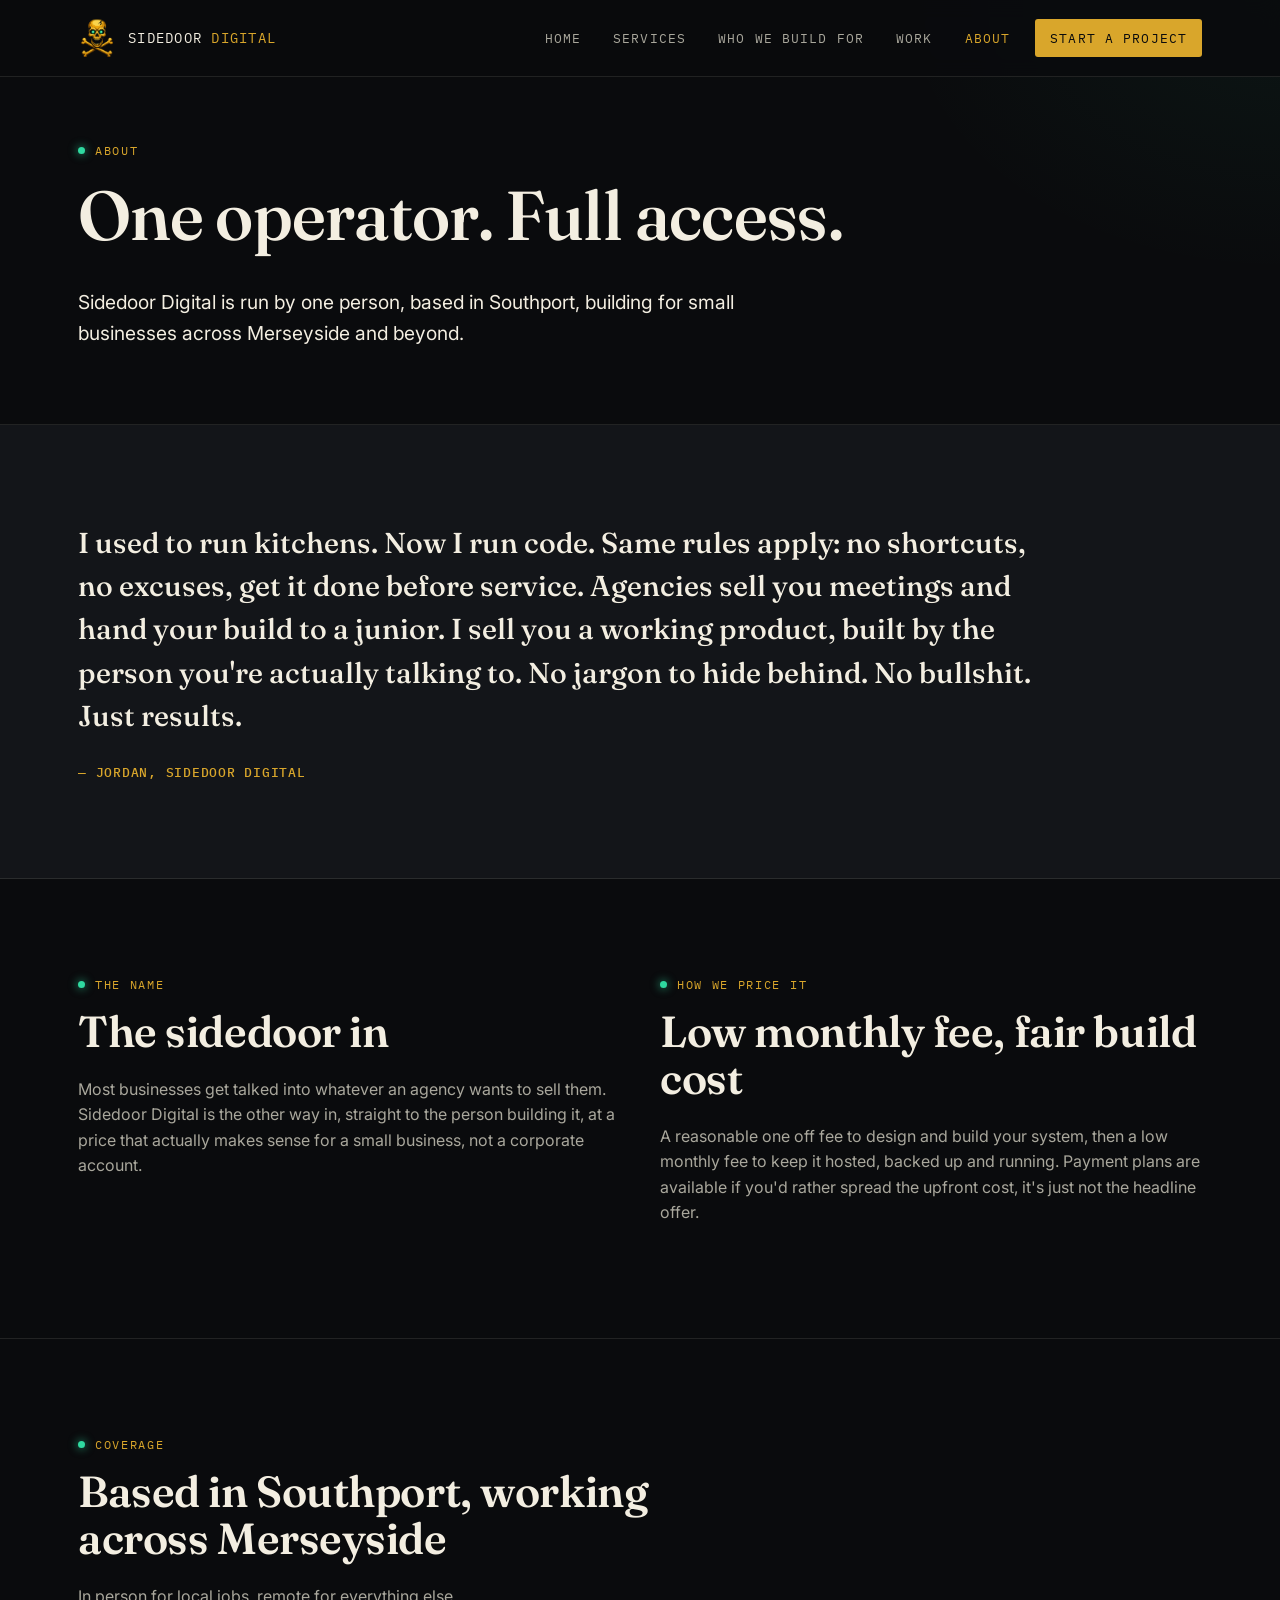
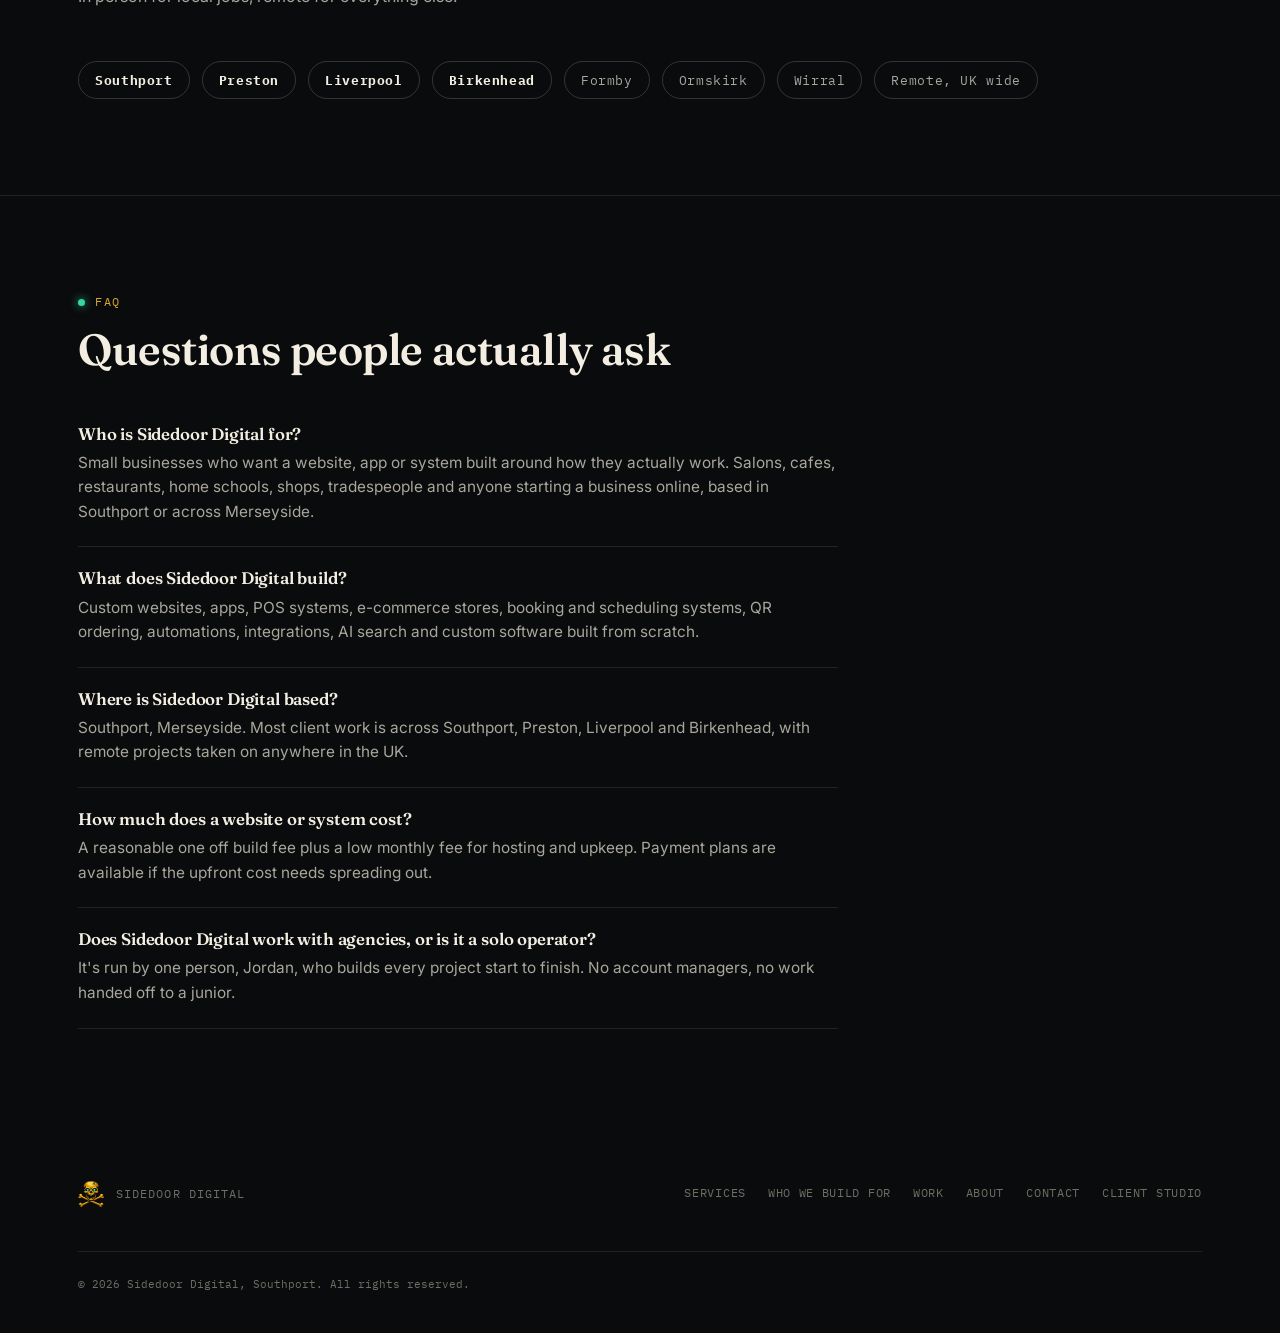
==== about.html @ 3f242bbf "Init" ====
<!DOCTYPE html>
<html lang="en-GB">
<head>
<meta charset="UTF-8">
<meta name="viewport" content="width=device-width, initial-scale=1.0">
<title>About Sidedoor Digital — Southport Website & Software Builder</title>
<meta name="description" content="Sidedoor Digital is a one person digital build studio based in Southport, run by Jordan. Custom websites, apps and software for small businesses across Southport, Preston, Liverpool and Birkenhead.">
<link rel="canonical" href="https://getsidedoor.co.uk/about.html">
<link rel="icon" href="assets/skull.png">
<meta property="og:title" content="About — Sidedoor Digital">
<meta property="og:description" content="One person digital build studio, based in Southport, working across Merseyside.">
<meta property="og:image" content="https://getsidedoor.co.uk/assets/skull.png">
<meta property="og:url" content="https://getsidedoor.co.uk/about.html">

<link rel="preconnect" href="https://fonts.googleapis.com">
<link rel="preconnect" href="https://fonts.gstatic.com" crossorigin>
<link href="https://fonts.googleapis.com/css2?family=Fraunces:opsz,wght@9..144,500;9..144,560;9..144,650&family=Inter:wght@400;500;600&family=IBM+Plex+Mono:wght@400;500&display=swap" rel="stylesheet">
<link rel="stylesheet" href="assets/style.css">

<script type="application/ld+json">
{
  "@context": "https://schema.org",
  "@type": "FAQPage",
  "mainEntity": [
    {
      "@type": "Question",
      "name": "Who is Sidedoor Digital for?",
      "acceptedAnswer": { "@type": "Answer", "text": "Small businesses who want a website, app or system built around how they actually work. Salons, cafes, restaurants, home schools, shops, tradespeople and anyone starting a business online, based in Southport or across Merseyside." }
    },
    {
      "@type": "Question",
      "name": "What does Sidedoor Digital build?",
      "acceptedAnswer": { "@type": "Answer", "text": "Custom websites, apps, POS systems, e-commerce stores, booking and scheduling systems, QR ordering, automations, integrations, AI search and custom software built from scratch." }
    },
    {
      "@type": "Question",
      "name": "Where is Sidedoor Digital based?",
      "acceptedAnswer": { "@type": "Answer", "text": "Southport, Merseyside. Most client work is across Southport, Preston, Liverpool and Birkenhead, with remote projects taken on anywhere in the UK." }
    },
    {
      "@type": "Question",
      "name": "How much does a website or system cost?",
      "acceptedAnswer": { "@type": "Answer", "text": "A reasonable one off build fee plus a low monthly fee for hosting and upkeep. Payment plans are available if the upfront cost needs spreading out." }
    },
    {
      "@type": "Question",
      "name": "Does Sidedoor Digital work with agencies or is it a solo operator?",
      "acceptedAnswer": { "@type": "Answer", "text": "Sidedoor Digital is run by one person, Jordan, who builds every project start to finish. No account managers and no work handed off to a junior." }
    }
  ]
}
</script>
</head>
<body>

<header class="site-header">
  <div class="wrap">
    <a class="brand" href="index.html">
      <img src="assets/skull.png" alt="Sidedoor Digital skull and crossbones mark">
      <span class="brand-name">SIDEDOOR <span>DIGITAL</span></span>
    </a>
    <nav class="main-nav">
      <a href="index.html">HOME</a>
      <a href="services.html">SERVICES</a>
      <a href="industries.html">WHO WE BUILD FOR</a>
      <a href="work.html">WORK</a>
      <a href="about.html" class="active">ABOUT</a>
      <a href="contact.html" class="cta-link">START A PROJECT</a>
    </nav>
  </div>
</header>

<section class="page-hero">
  <div class="wrap">
    <p class="eyebrow">About</p>
    <h1>One operator. Full access.</h1>
    <p class="lede">Sidedoor Digital is run by one person, based in Southport, building for small businesses across Merseyside and beyond.</p>
  </div>
</section>

<section class="manifesto">
  <div class="wrap">
    <blockquote>
      I used to run kitchens. Now I run code. Same rules apply: no shortcuts, no excuses, get it done before service. Agencies sell you meetings and hand your build to a junior. I sell you a working product, built by the person you're actually talking to. No jargon to hide behind. No bullshit. Just results.
      <cite>— Jordan, Sidedoor Digital</cite>
    </blockquote>
  </div>
</section>

<section>
  <div class="wrap">
    <div class="grid grid-2" style="gap:40px;">
      <div>
        <p class="eyebrow">The name</p>
        <h2>The sidedoor in</h2>
        <p>Most businesses get talked into whatever an agency wants to sell them. Sidedoor Digital is the other way in, straight to the person building it, at a price that actually makes sense for a small business, not a corporate account.</p>
      </div>
      <div>
        <p class="eyebrow">How we price it</p>
        <h2>Low monthly fee, fair build cost</h2>
        <p>A reasonable one off fee to design and build your system, then a low monthly fee to keep it hosted, backed up and running. Payment plans are available if you'd rather spread the upfront cost, it's just not the headline offer.</p>
      </div>
    </div>
  </div>
</section>

<section>
  <div class="wrap">
    <div class="section-head">
      <p class="eyebrow">Coverage</p>
      <h2>Based in Southport, working across Merseyside</h2>
      <p>In person for local jobs, remote for everything else.</p>
    </div>
    <div class="coverage">
      <span><strong>Southport</strong></span>
      <span><strong>Preston</strong></span>
      <span><strong>Liverpool</strong></span>
      <span><strong>Birkenhead</strong></span>
      <span>Formby</span>
      <span>Ormskirk</span>
      <span>Wirral</span>
      <span>Remote, UK wide</span>
    </div>
  </div>
</section>

<section>
  <div class="wrap">
    <div class="section-head">
      <p class="eyebrow">FAQ</p>
      <h2>Questions people actually ask</h2>
    </div>
    <div style="max-width:760px;">
      <div class="faq-item">
        <h3>Who is Sidedoor Digital for?</h3>
        <p>Small businesses who want a website, app or system built around how they actually work. Salons, cafes, restaurants, home schools, shops, tradespeople and anyone starting a business online, based in Southport or across Merseyside.</p>
      </div>
      <div class="faq-item">
        <h3>What does Sidedoor Digital build?</h3>
        <p>Custom websites, apps, POS systems, e-commerce stores, booking and scheduling systems, QR ordering, automations, integrations, AI search and custom software built from scratch.</p>
      </div>
      <div class="faq-item">
        <h3>Where is Sidedoor Digital based?</h3>
        <p>Southport, Merseyside. Most client work is across Southport, Preston, Liverpool and Birkenhead, with remote projects taken on anywhere in the UK.</p>
      </div>
      <div class="faq-item">
        <h3>How much does a website or system cost?</h3>
        <p>A reasonable one off build fee plus a low monthly fee for hosting and upkeep. Payment plans are available if the upfront cost needs spreading out.</p>
      </div>
      <div class="faq-item">
        <h3>Does Sidedoor Digital work with agencies, or is it a solo operator?</h3>
        <p>It's run by one person, Jordan, who builds every project start to finish. No account managers, no work handed off to a junior.</p>
      </div>
    </div>
  </div>
</section>

<footer>
  <div class="wrap">
    <a class="foot-brand" href="index.html">
      <img src="assets/skull.png" alt="Sidedoor Digital">
      <span>Sidedoor Digital</span>
    </a>
    <div class="foot-links">
      <a href="services.html">Services</a>
      <a href="industries.html">Who we build for</a>
      <a href="work.html">Work</a>
      <a href="about.html">About</a>
      <a href="contact.html">Contact</a>
      <a href="https://studio.getsidedoor.co.uk" target="_blank" rel="noopener">Client studio</a>
    </div>
    <div class="foot-legal">© 2026 Sidedoor Digital, Southport. All rights reserved.</div>
  </div>
</footer>

</body>
</html>
---- assets/style.css ----
/* ================================================================
   SIDEDOOR DIGITAL — shared stylesheet
   Tokens: ink / gold / bone / seal (emerald). Display: Fraunces.
   Body: Inter. Utility/label: IBM Plex Mono.
   ================================================================ */

:root{
  --ink:        #0a0b0d;
  --ink-raised: #131519;
  --ink-line:   #1d2026;
  --gold:       #d9a62b;
  --gold-soft:  #f0c766;
  --gold-deep:  #a9761c;
  --bone:       #f3eee1;
  --bone-dim:   #a9a79c;
  --bone-faint: #6f6d64;
  --seal:       #2fd9a0;
  --seal-dim:   #1c8a63;
  --line:       rgba(243,238,225,0.10);
  --line-strong:rgba(243,238,225,0.18);

  --font-display: "Fraunces", "Iowan Old Style", Georgia, serif;
  --font-body:    "Inter", -apple-system, "Segoe UI", sans-serif;
  --font-mono:    "IBM Plex Mono", ui-monospace, SFMono-Regular, monospace;

  --wrap: 1180px;
  --radius: 3px;
}

*, *::before, *::after{ box-sizing:border-box; }
html{ scroll-behavior:smooth; }
@media (prefers-reduced-motion: reduce){
  html{ scroll-behavior:auto; }
  *, *::before, *::after{ animation-duration:0.001ms !important; animation-iteration-count:1 !important; transition-duration:0.001ms !important; }
}

body{
  margin:0;
  background:var(--ink);
  color:var(--bone);
  font-family:var(--font-body);
  font-size:16px;
  line-height:1.6;
  -webkit-font-smoothing:antialiased;
}

img{ max-width:100%; display:block; }
a{ color:inherit; text-decoration:none; }

::selection{ background:var(--gold); color:var(--ink); }

:focus-visible{
  outline:2px solid var(--seal);
  outline-offset:3px;
}

.wrap{ max-width:var(--wrap); margin:0 auto; padding:0 28px; }

/* ---------- background texture ---------- */
body{
  background-image:
    radial-gradient(ellipse 900px 500px at 12% -10%, rgba(217,166,43,0.10), transparent 60%),
    radial-gradient(ellipse 700px 500px at 100% 0%, rgba(47,217,160,0.05), transparent 55%);
  background-repeat:no-repeat;
}

/* ---------- eyebrow / labels ---------- */
.eyebrow{
  font-family:var(--font-mono);
  font-size:12px;
  letter-spacing:0.14em;
  text-transform:uppercase;
  color:var(--gold);
  display:flex;
  align-items:center;
  gap:10px;
  margin:0 0 14px;
}
.eyebrow::before{
  content:"";
  width:7px; height:7px; border-radius:50%;
  background:var(--seal);
  box-shadow:0 0 8px 1px rgba(47,217,160,0.55);
  flex:none;
}

/* ---------- the seal (signature mark) ---------- */
.seal{
  display:inline-flex;
  align-items:center;
  justify-content:center;
  width:20px; height:20px;
  border-radius:50%;
  border:1px solid var(--line-strong);
  position:relative;
  flex:none;
}
.seal::after{
  content:"";
  width:6px; height:6px;
  border-radius:50%;
  background:var(--seal);
  box-shadow:0 0 6px 1px rgba(47,217,160,0.6);
}
.seal-row{ display:flex; align-items:center; gap:8px; }

/* ---------- headings ---------- */
h1,h2,h3,h4{
  font-family:var(--font-display);
  font-weight:600;
  line-height:1.08;
  margin:0 0 0.5em;
  color:var(--bone);
  letter-spacing:-0.01em;
}
h1{ font-size:clamp(2.6rem, 5.4vw, 4.6rem); font-weight:560; }
h2{ font-size:clamp(1.9rem, 3.4vw, 2.9rem); }
h3{ font-size:1.28rem; font-weight:600; }
p{ margin:0 0 1em; color:var(--bone-dim); }
.lede{ font-size:1.2rem; color:var(--bone); max-width:60ch; }

/* ---------- header / nav ---------- */
.site-header{
  position:sticky; top:0; z-index:50;
  background:rgba(10,11,13,0.86);
  backdrop-filter:blur(10px);
  border-bottom:1px solid var(--line);
}
.site-header .wrap{
  display:flex; align-items:center; justify-content:space-between;
  height:76px;
}
.brand{ display:flex; align-items:center; gap:12px; }
.brand img{ width:38px; height:38px; object-fit:contain; }
.brand-name{
  font-family:var(--font-mono);
  font-size:14px;
  letter-spacing:0.09em;
  text-transform:uppercase;
  color:var(--bone);
}
.brand-name span{ color:var(--gold); }

nav.main-nav{ display:flex; align-items:center; gap:2px; }
nav.main-nav a{
  font-family:var(--font-mono);
  font-size:12.5px;
  letter-spacing:0.09em;
  text-transform:uppercase;
  color:var(--bone-dim);
  padding:9px 15px;
  border-radius:var(--radius);
  transition:color .15s ease, background .15s ease;
}
nav.main-nav a:hover{ color:var(--bone); background:var(--ink-raised); }
nav.main-nav a.active{ color:var(--gold); }
nav.main-nav a.cta-link{
  color:var(--ink);
  background:var(--gold);
  margin-left:8px;
}
nav.main-nav a.cta-link:hover{ background:var(--gold-soft); color:var(--ink); }

.nav-toggle{ display:none; }

/* ---------- buttons ---------- */
.btn{
  display:inline-flex; align-items:center; gap:10px;
  font-family:var(--font-mono);
  font-size:13px;
  letter-spacing:0.08em;
  text-transform:uppercase;
  padding:14px 24px;
  border-radius:var(--radius);
  border:1px solid var(--line-strong);
  transition:transform .15s ease, border-color .15s ease, background .15s ease, color .15s ease;
  cursor:pointer;
  background:transparent;
  color:var(--bone);
}
.btn:hover{ border-color:var(--gold); color:var(--gold); transform:translateY(-1px); }
.btn-primary{ background:var(--gold); color:var(--ink); border-color:var(--gold); }
.btn-primary:hover{ background:var(--gold-soft); border-color:var(--gold-soft); color:var(--ink); }
.btn-row{ display:flex; gap:14px; flex-wrap:wrap; align-items:center; }

/* ---------- sections ---------- */
section{ padding:96px 0; border-bottom:1px solid var(--line); }
section:last-of-type{ border-bottom:none; }
.section-head{ max-width:640px; margin-bottom:52px; }
.section-head.center{ margin-left:auto; margin-right:auto; text-align:center; }

/* ---------- hero ---------- */
.hero{
  padding:76px 0 88px;
  border-bottom:1px solid var(--line);
  position:relative;
  overflow:hidden;
}
.hero .wrap{
  display:grid;
  grid-template-columns:1.15fr 0.85fr;
  gap:48px;
  align-items:center;
}
.hero-copy .eyebrow{ margin-bottom:20px; }
.hero h1{ margin-bottom:22px; }
.hero h1 em{ font-style:italic; color:var(--gold); }
.hero-mark{
  display:flex; justify-content:center; align-items:center;
  position:relative;
}
.hero-mark img{
  width:100%; max-width:340px;
  filter:drop-shadow(0 30px 60px rgba(217,166,43,0.16));
}
.hero-mark::before{
  content:"";
  position:absolute; inset:8%;
  border:1px solid var(--line);
  border-radius:50%;
}
.hero-foot{
  margin-top:38px;
  display:flex; gap:28px; flex-wrap:wrap;
  font-family:var(--font-mono);
  font-size:12px;
  letter-spacing:0.06em;
  color:var(--bone-faint);
  text-transform:uppercase;
}
.hero-foot strong{ color:var(--bone); }

/* ---------- page hero (inner pages) ---------- */
.page-hero{ padding:64px 0 56px; border-bottom:1px solid var(--line); }
.page-hero .eyebrow{ margin-bottom:18px; }
.page-hero .lede{ margin-top:14px; }

/* ---------- grids / cards ---------- */
.grid{ display:grid; gap:22px; }
.grid-3{ grid-template-columns:repeat(3, 1fr); }
.grid-2{ grid-template-columns:repeat(2, 1fr); }

.card{
  background:var(--ink-raised);
  border:1px solid var(--line);
  border-radius:var(--radius);
  padding:30px 28px;
  transition:border-color .18s ease, transform .18s ease;
}
.card:hover{ border-color:var(--line-strong); transform:translateY(-2px); }
.card .card-mark{
  font-family:var(--font-mono);
  font-size:12px;
  color:var(--gold);
  letter-spacing:0.06em;
  text-transform:uppercase;
  margin-bottom:14px;
  display:block;
}
.card h3{ margin-bottom:10px; }
.card p{ margin-bottom:0; font-size:0.97rem; }

/* service cards top rule */
.card-rule{
  height:2px;
  width:36px;
  background:var(--gold);
  margin-bottom:18px;
}

/* ---------- feature list w/ seal bullets ---------- */
ul.seal-list{ list-style:none; margin:0 0 1em; padding:0; }
ul.seal-list li{
  display:flex; gap:12px; align-items:flex-start;
  padding:9px 0;
  border-bottom:1px solid var(--line);
  color:var(--bone-dim);
  font-size:0.96rem;
}
ul.seal-list li:last-child{ border-bottom:none; }
ul.seal-list li .seal{ margin-top:2px; }

/* ---------- industry cards + device mock ---------- */
.industry-card{
  background:var(--ink-raised);
  border:1px solid var(--line);
  border-radius:var(--radius);
  padding:32px;
  display:grid;
  grid-template-columns:1fr 1fr;
  gap:34px;
  align-items:center;
}
.industry-card:nth-child(even) .mock{ order:2; }
.industry-copy .eyebrow{ margin-bottom:12px; }
.industry-copy h3{ font-size:1.5rem; margin-bottom:10px; }

.mock{
  background:var(--ink);
  border:1px solid var(--line-strong);
  border-radius:8px;
  padding:16px;
  position:relative;
}
.mock-bar{
  display:flex; gap:6px; margin-bottom:14px;
}
.mock-bar span{ width:8px; height:8px; border-radius:50%; background:var(--ink-line); }
.mock-bar span:first-child{ background:var(--gold-deep); }
.mock-row{
  height:14px; border-radius:3px; background:var(--ink-line); margin-bottom:9px;
}
.mock-row.w-70{ width:70%; }
.mock-row.w-45{ width:45%; }
.mock-row.w-90{ width:90%; }
.mock-row.gold{ background:linear-gradient(90deg, var(--gold-deep), var(--gold)); height:34px; margin-top:16px; }
.mock-grid{ display:grid; grid-template-columns:repeat(3,1fr); gap:8px; margin-top:14px; }
.mock-grid div{ aspect-ratio:1; border-radius:5px; background:var(--ink-line); }
.mock-grid div:nth-child(2){ background:rgba(47,217,160,0.18); border:1px solid rgba(47,217,160,0.4); }
.mock-badge{
  position:absolute; top:14px; right:14px;
  font-family:var(--font-mono); font-size:10px; letter-spacing:0.08em;
  color:var(--seal); border:1px solid rgba(47,217,160,0.35);
  padding:3px 8px; border-radius:20px; text-transform:uppercase;
}

/* ---------- work / case files ---------- */
.case{
  display:grid;
  grid-template-columns:1fr auto;
  gap:20px;
  align-items:center;
  padding:26px 0;
  border-bottom:1px solid var(--line);
}
.case:first-child{ padding-top:0; }
.case-title{ display:flex; align-items:baseline; gap:14px; flex-wrap:wrap; }
.case-title h3{ margin:0; }
.status{
  font-family:var(--font-mono); font-size:10.5px; letter-spacing:0.09em; text-transform:uppercase;
  padding:3px 9px; border-radius:20px; border:1px solid;
}
.status.live{ color:var(--seal); border-color:rgba(47,217,160,0.35); }
.status.progress{ color:var(--gold); border-color:rgba(217,166,43,0.35); }
.status.archive{ color:var(--bone-faint); border-color:var(--line-strong); }
.case p{ margin:8px 0 0; max-width:60ch; }
.case-link{
  font-family:var(--font-mono); font-size:12px; letter-spacing:0.06em; text-transform:uppercase;
  white-space:nowrap; color:var(--gold);
  border:1px solid var(--gold-deep);
  padding:9px 16px; border-radius:var(--radius);
}
.case-link:hover{ background:var(--gold); color:var(--ink); }

/* ---------- coverage / area list ---------- */
.coverage{ display:flex; flex-wrap:wrap; gap:12px; }
.coverage span{
  font-family:var(--font-mono); font-size:12.5px; letter-spacing:0.05em;
  border:1px solid var(--line-strong); border-radius:20px; padding:8px 16px;
  color:var(--bone-dim);
}
.coverage span strong{ color:var(--bone); }

/* ---------- manifesto ---------- */
.manifesto{ background:var(--ink-raised); }
.manifesto blockquote{
  margin:0; font-family:var(--font-display); font-size:clamp(1.3rem,2.4vw,1.8rem);
  color:var(--bone); font-weight:500; line-height:1.5; max-width:52ch;
}
.manifesto cite{ display:block; margin-top:26px; font-style:normal; font-family:var(--font-mono); font-size:12.5px; letter-spacing:0.06em; color:var(--gold); text-transform:uppercase; }

/* ---------- FAQ ---------- */
.faq-item{ border-bottom:1px solid var(--line); padding:22px 0; }
.faq-item:first-child{ padding-top:0; }
.faq-item h3{ font-size:1.05rem; margin-bottom:8px; }
.faq-item p{ margin:0; font-size:0.96rem; }

/* ---------- form ---------- */
.form-grid{ display:grid; grid-template-columns:1fr 1fr; gap:18px; }
.field{ display:flex; flex-direction:column; gap:8px; margin-bottom:18px; }
.field.full{ grid-column:1 / -1; }
label{
  font-family:var(--font-mono); font-size:11.5px; letter-spacing:0.08em; text-transform:uppercase;
  color:var(--bone-faint);
}
input, select, textarea{
  background:var(--ink-raised);
  border:1px solid var(--line-strong);
  border-radius:var(--radius);
  padding:13px 14px;
  color:var(--bone);
  font-family:var(--font-body);
  font-size:0.98rem;
}
input:focus, select:focus, textarea:focus{ border-color:var(--gold); outline:none; }
textarea{ resize:vertical; min-height:130px; }
::placeholder{ color:var(--bone-faint); }

.contact-panel{
  background:var(--ink-raised);
  border:1px solid var(--line);
  border-radius:var(--radius);
  padding:32px;
}
.contact-panel h3{ margin-bottom:16px; }
.contact-line{ display:flex; gap:12px; padding:14px 0; border-bottom:1px solid var(--line); }
.contact-line:last-child{ border-bottom:none; }
.contact-line .k{ font-family:var(--font-mono); font-size:11px; letter-spacing:0.08em; text-transform:uppercase; color:var(--bone-faint); width:90px; flex:none; padding-top:2px; }
.contact-line .v a{ color:var(--gold); }
.contact-line .v a:hover{ text-decoration:underline; }

/* ---------- footer ---------- */
footer{ padding:56px 0 40px; }
footer .wrap{
  display:flex; justify-content:space-between; align-items:center; flex-wrap:wrap; gap:20px;
}
.foot-brand{ display:flex; align-items:center; gap:12px; }
.foot-brand img{ width:26px; height:26px; }
.foot-brand span{
  font-family:var(--font-mono); font-size:12px; letter-spacing:0.09em; text-transform:uppercase; color:var(--bone-faint);
}
.foot-links{ display:flex; gap:22px; flex-wrap:wrap; }
.foot-links a{
  font-family:var(--font-mono); font-size:11.5px; letter-spacing:0.06em; text-transform:uppercase; color:var(--bone-faint);
}
.foot-links a:hover{ color:var(--gold); }
.foot-legal{
  font-family:var(--font-mono); font-size:11px; color:var(--bone-faint); width:100%; margin-top:24px;
  border-top:1px solid var(--line); padding-top:24px;
}

/* ---------- utility ---------- */
.mt-0{ margin-top:0; }
.text-center{ text-align:center; }

/* ---------- responsive ---------- */
@media (max-width:920px){
  .hero .wrap{ grid-template-columns:1fr; }
  .hero-mark{ order:-1; max-width:220px; margin:0 auto 20px; }
  .grid-3{ grid-template-columns:1fr 1fr; }
  .industry-card{ grid-template-columns:1fr; }
  .industry-card:nth-child(even) .mock{ order:0; }
  .form-grid{ grid-template-columns:1fr; }
}
@media (max-width:720px){
  nav.main-nav{ display:none; }
  .grid-3, .grid-2{ grid-template-columns:1fr; }
  section{ padding:64px 0; }
  .case{ grid-template-columns:1fr; }
  .case-link{ width:fit-content; }
  footer .wrap{ flex-direction:column; align-items:flex-start; }
}
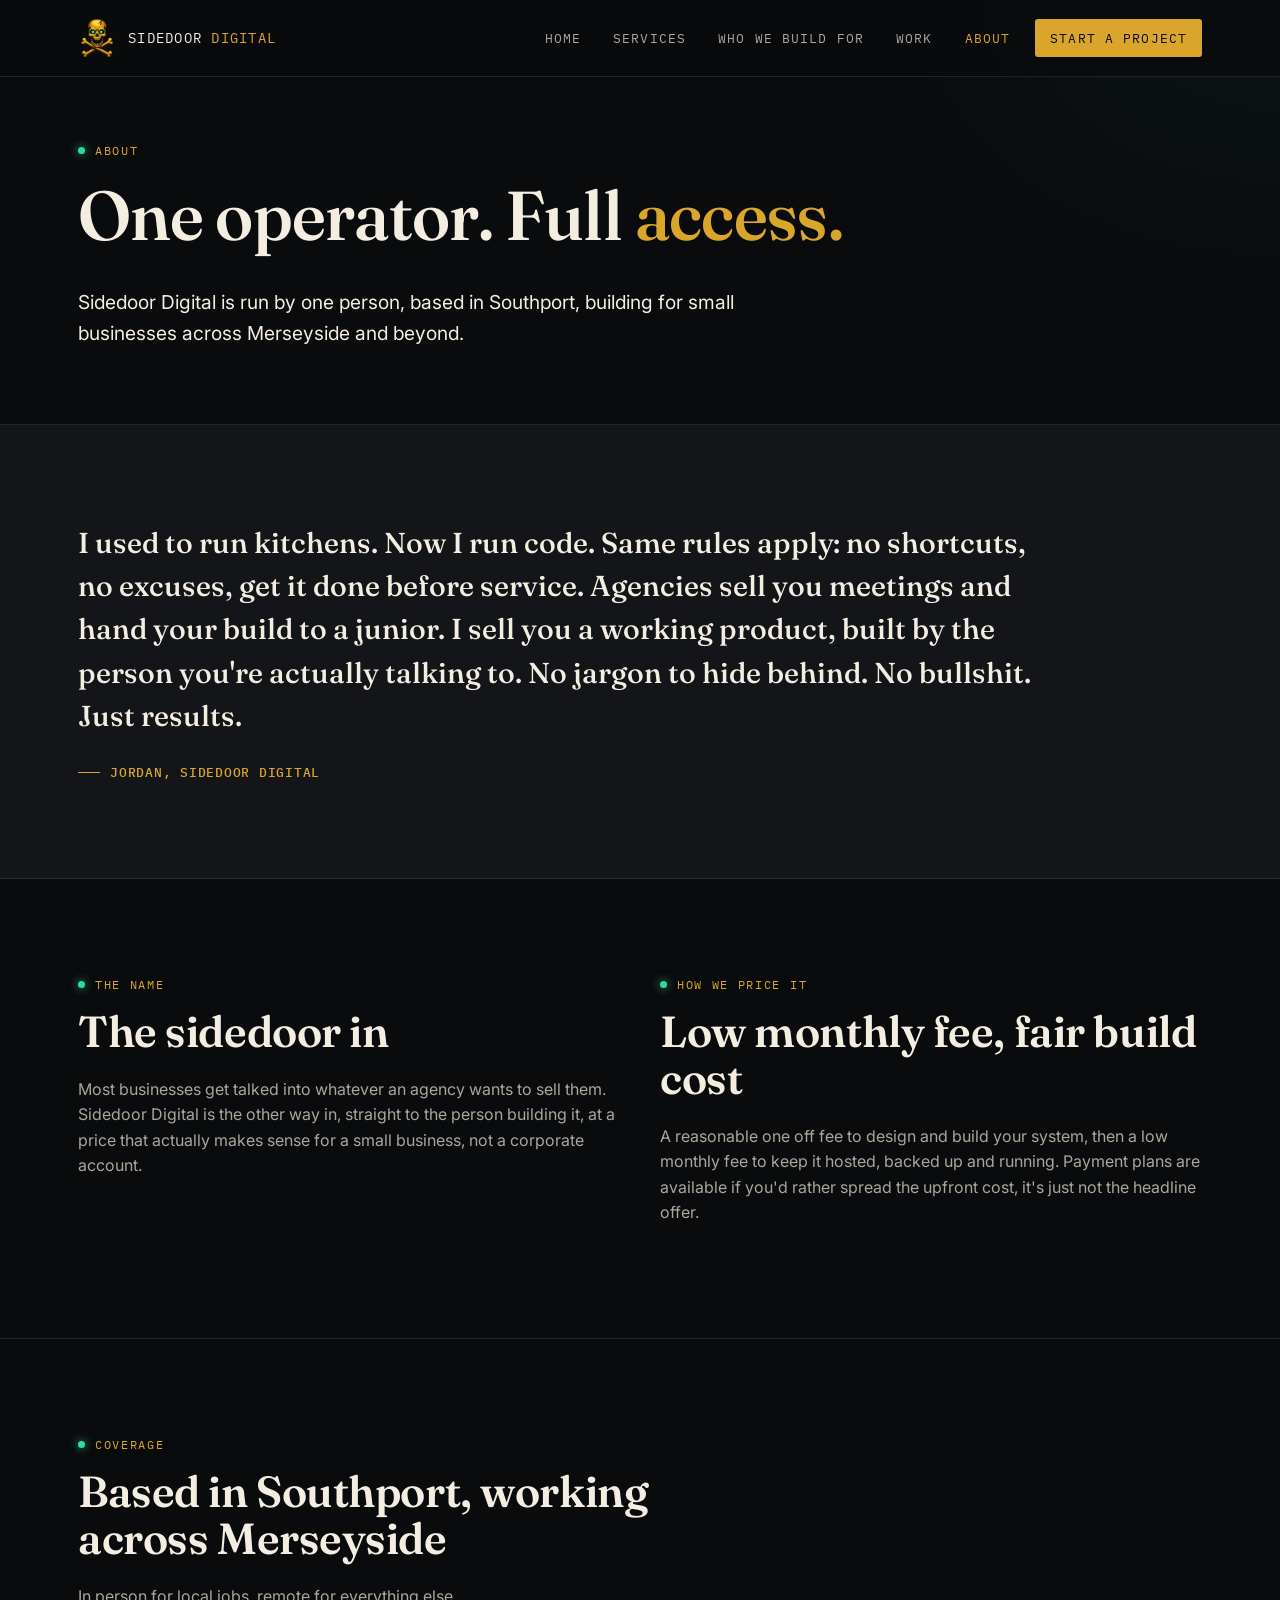
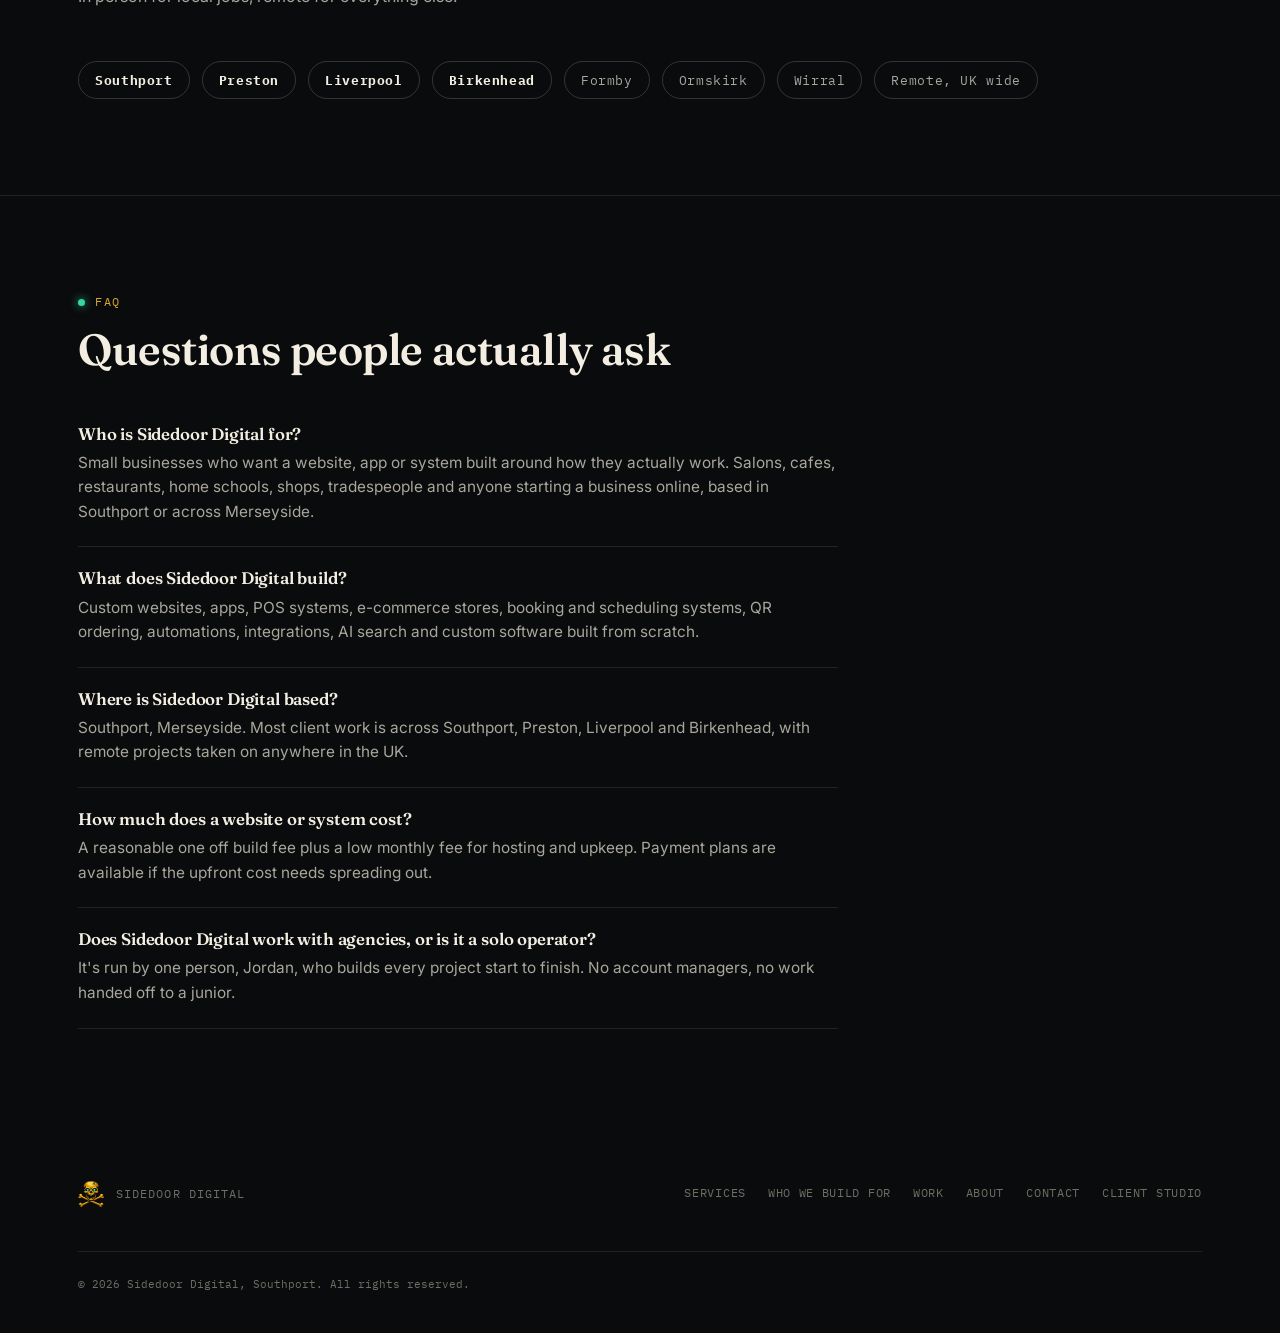
==== commit 41924a30: "asd" ====
--- a/about.html
+++ b/about.html
@@ -3,14 +3,17 @@
 <head>
 <meta charset="UTF-8">
 <meta name="viewport" content="width=device-width, initial-scale=1.0">
-<title>About Sidedoor Digital — Southport Website & Software Builder</title>
+<title>About Sidedoor Digital | Southport Website & Software Builder</title>
 <meta name="description" content="Sidedoor Digital is a one person digital build studio based in Southport, run by Jordan. Custom websites, apps and software for small businesses across Southport, Preston, Liverpool and Birkenhead.">
 <link rel="canonical" href="https://getsidedoor.co.uk/about.html">
 <link rel="icon" href="assets/skull.png">
-<meta property="og:title" content="About — Sidedoor Digital">
+<meta property="og:site_name" content="Sidedoor Digital">
+<meta property="og:locale" content="en_GB">
+<meta property="og:title" content="About Sidedoor Digital | Southport Website & Software Builder">
 <meta property="og:description" content="One person digital build studio, based in Southport, working across Merseyside.">
 <meta property="og:image" content="https://getsidedoor.co.uk/assets/skull.png">
 <meta property="og:url" content="https://getsidedoor.co.uk/about.html">
+<meta name="twitter:card" content="summary_large_image">
 
 <link rel="preconnect" href="https://fonts.googleapis.com">
 <link rel="preconnect" href="https://fonts.gstatic.com" crossorigin>
@@ -50,6 +53,16 @@
   ]
 }
 </script>
+<script type="application/ld+json">
+{
+  "@context": "https://schema.org",
+  "@type": "BreadcrumbList",
+  "itemListElement": [
+    {"@type":"ListItem","position":1,"name":"Home","item":"https://getsidedoor.co.uk/"},
+    {"@type":"ListItem","position":2,"name":"About","item":"https://getsidedoor.co.uk/about.html"}
+  ]
+}
+</script>
 </head>
 <body>
 
@@ -73,7 +86,7 @@
 <section class="page-hero">
   <div class="wrap">
     <p class="eyebrow">About</p>
-    <h1>One operator. Full access.</h1>
+    <h1>One operator. Full <span class="glitch" data-text="access.">access.</span></h1>
     <p class="lede">Sidedoor Digital is run by one person, based in Southport, building for small businesses across Merseyside and beyond.</p>
   </div>
 </section>
@@ -82,7 +95,7 @@
   <div class="wrap">
     <blockquote>
       I used to run kitchens. Now I run code. Same rules apply: no shortcuts, no excuses, get it done before service. Agencies sell you meetings and hand your build to a junior. I sell you a working product, built by the person you're actually talking to. No jargon to hide behind. No bullshit. Just results.
-      <cite>— Jordan, Sidedoor Digital</cite>
+      <cite>Jordan, Sidedoor Digital</cite>
     </blockquote>
   </div>
 </section>
--- a/assets/style.css
+++ b/assets/style.css
@@ -1,5 +1,5 @@
 /* ================================================================
-   SIDEDOOR DIGITAL — shared stylesheet
+   SIDEDOOR DIGITAL | shared stylesheet
    Tokens: ink / gold / bone / seal (emerald). Display: Fraunces.
    Body: Inter. Utility/label: IBM Plex Mono.
    ================================================================ */
@@ -367,7 +367,50 @@
   margin:0; font-family:var(--font-display); font-size:clamp(1.3rem,2.4vw,1.8rem);
   color:var(--bone); font-weight:500; line-height:1.5; max-width:52ch;
 }
-.manifesto cite{ display:block; margin-top:26px; font-style:normal; font-family:var(--font-mono); font-size:12.5px; letter-spacing:0.06em; color:var(--gold); text-transform:uppercase; }
+.manifesto cite{ display:flex; align-items:center; gap:10px; margin-top:26px; font-style:normal; font-family:var(--font-mono); font-size:12.5px; letter-spacing:0.06em; color:var(--gold); text-transform:uppercase; }
+.manifesto cite::before{ content:""; width:22px; height:1px; background:var(--gold); flex:none; }
+
+/* ---------- glitch accent ---------- */
+.glitch{
+  position:relative;
+  display:inline-block;
+  color:var(--gold);
+}
+.hero h1 .glitch{ font-style:italic; }
+.glitch::before,
+.glitch::after{
+  content: attr(data-text);
+  position:absolute;
+  top:0; left:0;
+  width:100%;
+  pointer-events:none;
+}
+.glitch::before{
+  color:var(--seal);
+  clip-path: inset(0 0 100% 0);
+  animation: glitch-1 6s infinite linear;
+}
+.glitch::after{
+  color:var(--gold-soft);
+  clip-path: inset(0 0 100% 0);
+  animation: glitch-2 6s infinite linear;
+}
+@keyframes glitch-1{
+  0%, 91%, 100%{ clip-path: inset(0 0 100% 0); transform:translate(0,0); opacity:0; }
+  92%{ clip-path: inset(10% 0 62% 0); transform:translate(-3px,-1px); opacity:0.85; }
+  93.5%{ clip-path: inset(58% 0 15% 0); transform:translate(3px,1px); opacity:0.85; }
+  95%{ clip-path: inset(28% 0 48% 0); transform:translate(-2px,1px); opacity:0.7; }
+  96.5%{ clip-path: inset(0 0 100% 0); transform:translate(0,0); opacity:0; }
+}
+@keyframes glitch-2{
+  0%, 89%, 100%{ clip-path: inset(0 0 100% 0); transform:translate(0,0); opacity:0; }
+  90%{ clip-path: inset(22% 0 52% 0); transform:translate(3px,-1px); opacity:0.7; }
+  91.5%{ clip-path: inset(64% 0 8% 0); transform:translate(-3px,1px); opacity:0.7; }
+  93%{ clip-path: inset(0 0 100% 0); transform:translate(0,0); opacity:0; }
+}
+@media (prefers-reduced-motion: reduce){
+  .glitch::before, .glitch::after{ display:none; }
+}
 
 /* ---------- FAQ ---------- */
 .faq-item{ border-bottom:1px solid var(--line); padding:22px 0; }
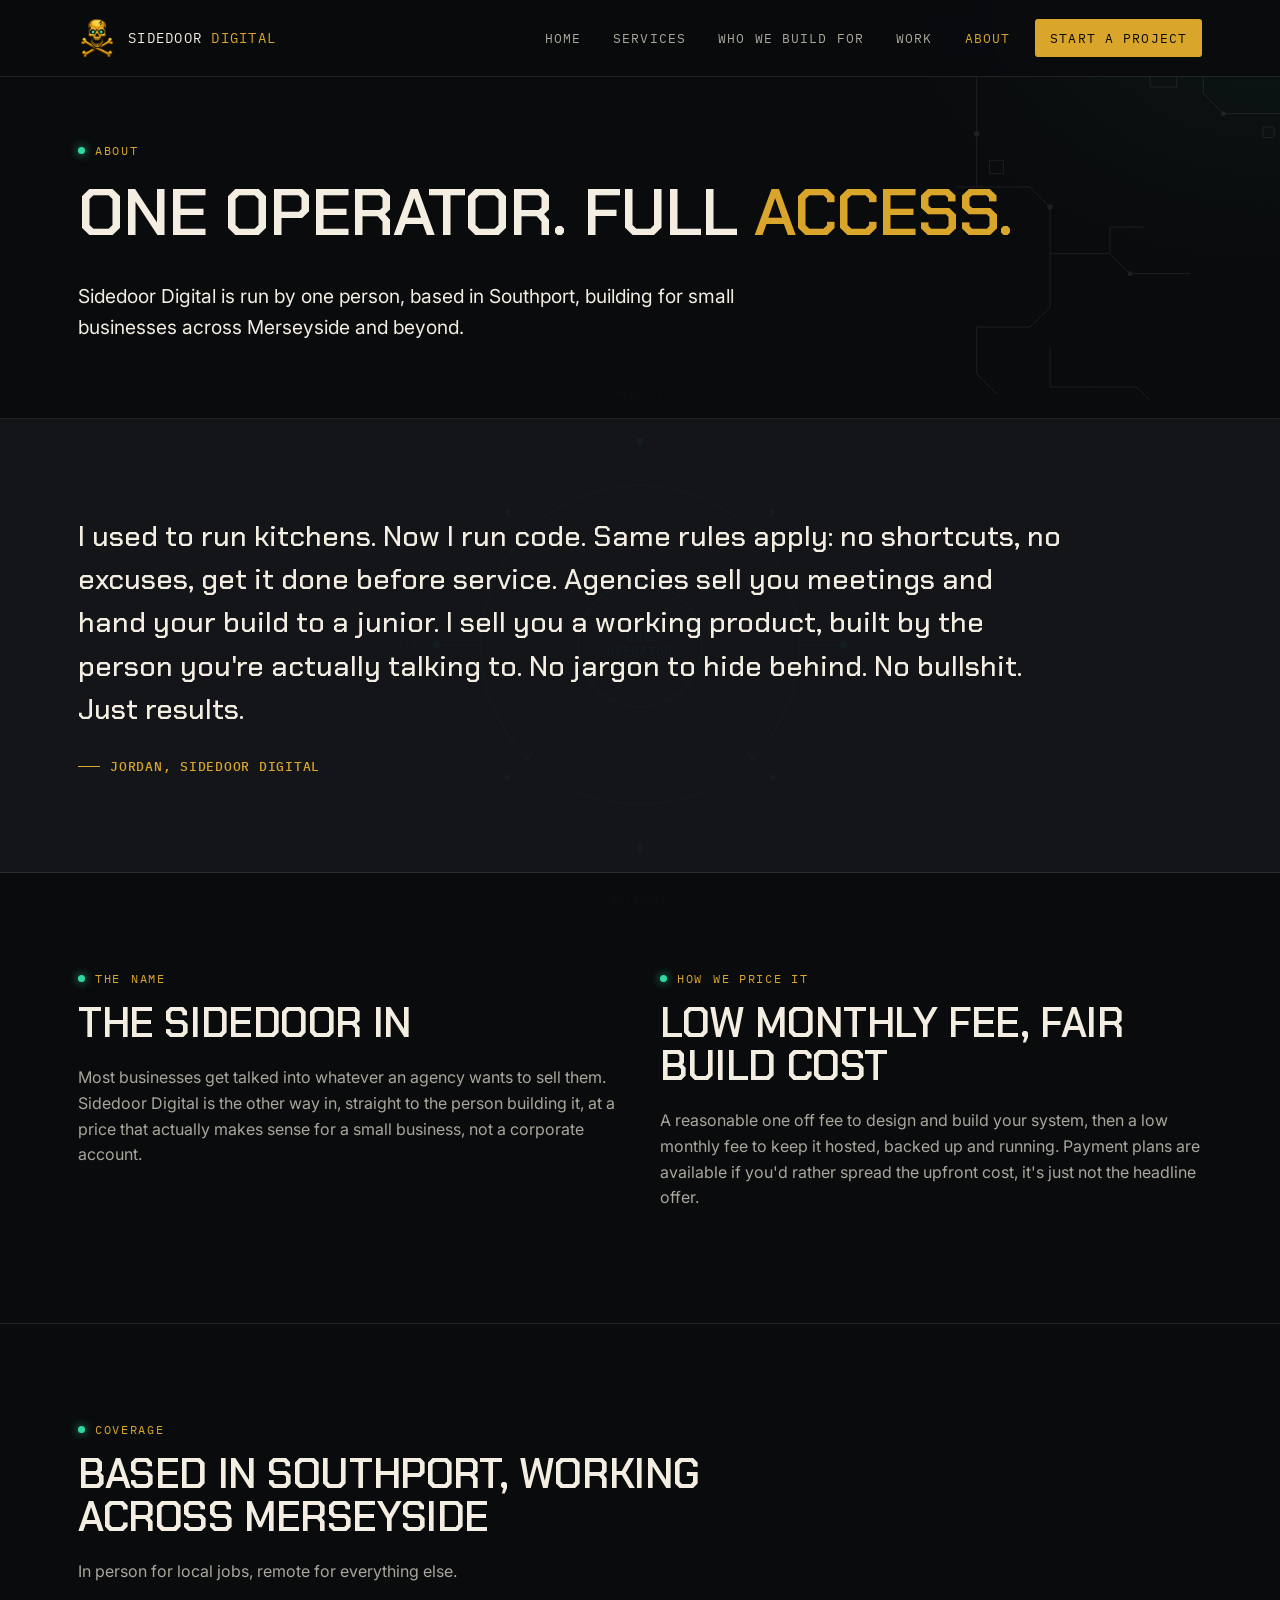
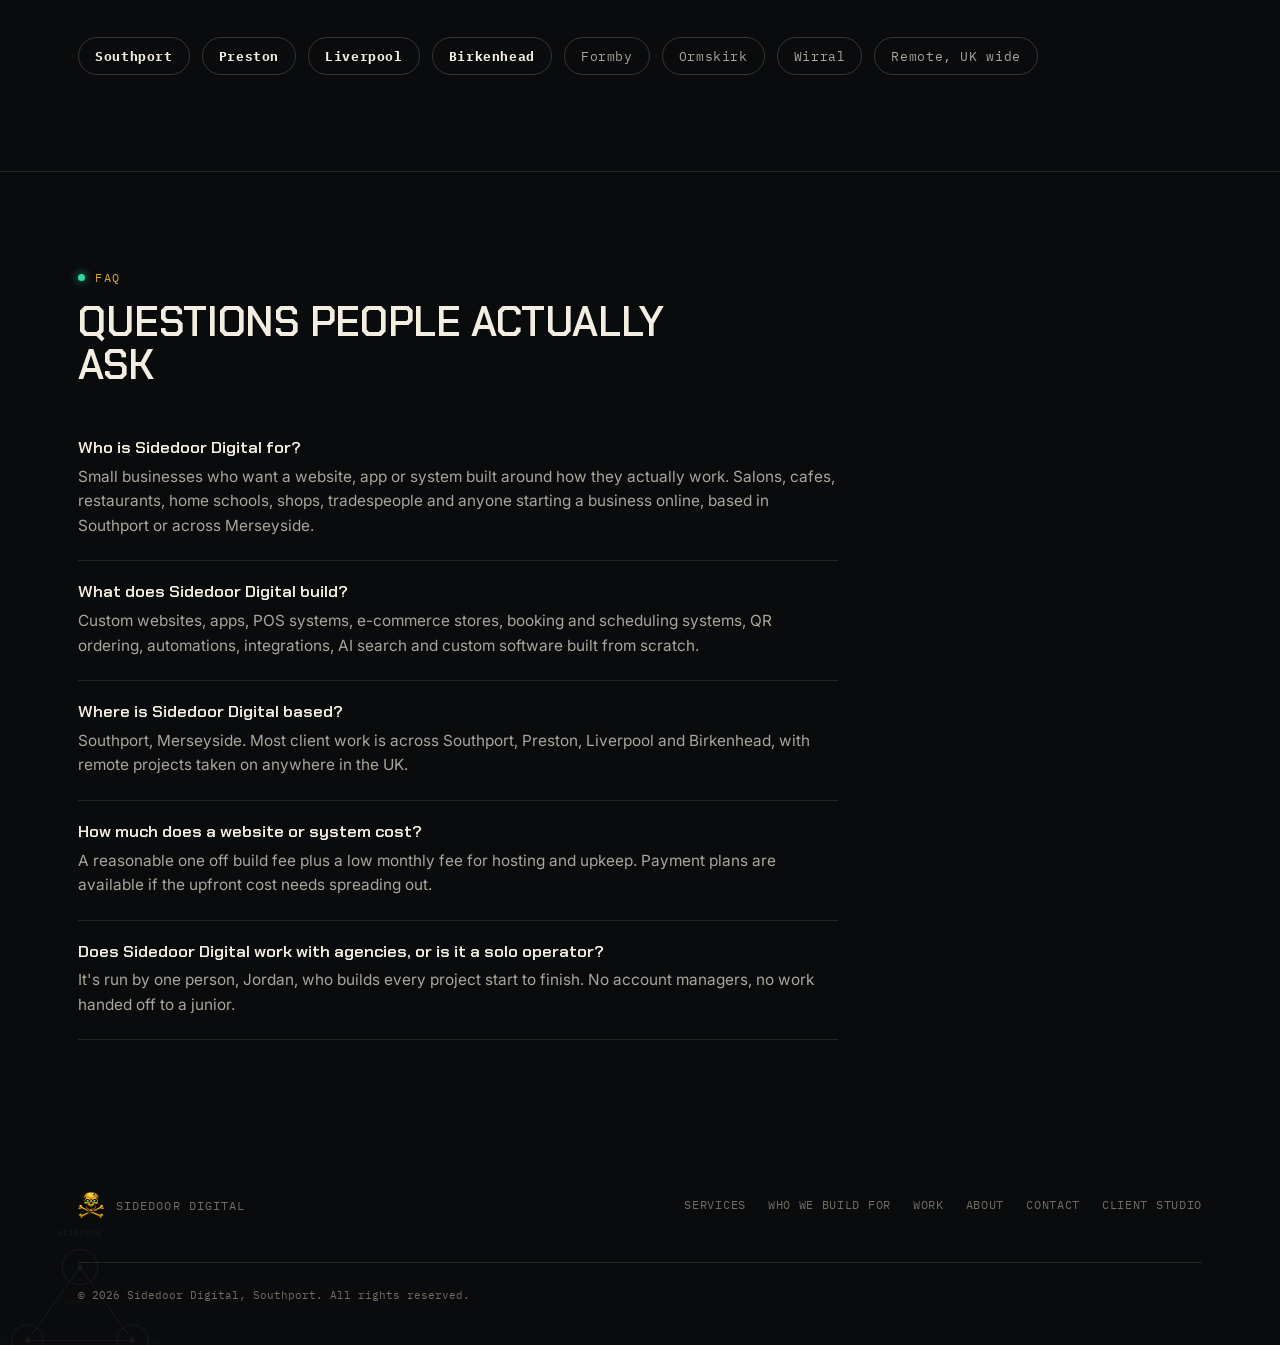
==== commit 30d88b00: "Vectors" ====
--- a/about.html
+++ b/about.html
@@ -17,7 +17,7 @@
 
 <link rel="preconnect" href="https://fonts.googleapis.com">
 <link rel="preconnect" href="https://fonts.gstatic.com" crossorigin>
-<link href="https://fonts.googleapis.com/css2?family=Fraunces:opsz,wght@9..144,500;9..144,560;9..144,650&family=Inter:wght@400;500;600&family=IBM+Plex+Mono:wght@400;500&display=swap" rel="stylesheet">
+<link href="https://fonts.googleapis.com/css2?family=Chakra+Petch:wght@400;500;600;700&family=Inter:wght@400;500;600&family=IBM+Plex+Mono:wght@400;500&display=swap" rel="stylesheet">
 <link rel="stylesheet" href="assets/style.css">
 
 <script type="application/ld+json">
@@ -186,5 +186,6 @@
   </div>
 </footer>
 
+<script src="assets/script.js" defer></script>
 </body>
 </html>
--- a/assets/style.css
+++ b/assets/style.css
@@ -1,6 +1,6 @@
 /* ================================================================
    SIDEDOOR DIGITAL | shared stylesheet
-   Tokens: ink / gold / bone / seal (emerald). Display: Fraunces.
+   Tokens: ink / gold / bone / seal (emerald). Display: Chakra Petch.
    Body: Inter. Utility/label: IBM Plex Mono.
    ================================================================ */
 
@@ -19,7 +19,7 @@
   --line:       rgba(243,238,225,0.10);
   --line-strong:rgba(243,238,225,0.18);
 
-  --font-display: "Fraunces", "Iowan Old Style", Georgia, serif;
+  --font-display: "Chakra Petch", "IBM Plex Mono", ui-monospace, monospace;
   --font-body:    "Inter", -apple-system, "Segoe UI", sans-serif;
   --font-mono:    "IBM Plex Mono", ui-monospace, SFMono-Regular, monospace;
 
@@ -108,14 +108,15 @@
 h1,h2,h3,h4{
   font-family:var(--font-display);
   font-weight:600;
-  line-height:1.08;
+  line-height:1.05;
   margin:0 0 0.5em;
   color:var(--bone);
   letter-spacing:-0.01em;
-}
-h1{ font-size:clamp(2.6rem, 5.4vw, 4.6rem); font-weight:560; }
-h2{ font-size:clamp(1.9rem, 3.4vw, 2.9rem); }
-h3{ font-size:1.28rem; font-weight:600; }
+  text-transform:uppercase;
+}
+h1{ font-size:clamp(2.5rem, 5.2vw, 4.2rem); font-weight:600; letter-spacing:-0.015em; }
+h2{ font-size:clamp(1.8rem, 3.2vw, 2.7rem); }
+h3{ font-size:1.22rem; font-weight:600; letter-spacing:0; text-transform:none; }
 p{ margin:0 0 1em; color:var(--bone-dim); }
 .lede{ font-size:1.2rem; color:var(--bone); max-width:60ch; }
 
@@ -366,6 +367,7 @@
 .manifesto blockquote{
   margin:0; font-family:var(--font-display); font-size:clamp(1.3rem,2.4vw,1.8rem);
   color:var(--bone); font-weight:500; line-height:1.5; max-width:52ch;
+  text-transform:none; letter-spacing:0;
 }
 .manifesto cite{ display:flex; align-items:center; gap:10px; margin-top:26px; font-style:normal; font-family:var(--font-mono); font-size:12.5px; letter-spacing:0.06em; color:var(--gold); text-transform:uppercase; }
 .manifesto cite::before{ content:""; width:22px; height:1px; background:var(--gold); flex:none; }
@@ -389,11 +391,13 @@
   color:var(--seal);
   clip-path: inset(0 0 100% 0);
   animation: glitch-1 6s infinite linear;
+  animation-delay: var(--glitch-delay, 0s);
 }
 .glitch::after{
   color:var(--gold-soft);
   clip-path: inset(0 0 100% 0);
   animation: glitch-2 6s infinite linear;
+  animation-delay: var(--glitch-delay, 0s);
 }
 @keyframes glitch-1{
   0%, 91%, 100%{ clip-path: inset(0 0 100% 0); transform:translate(0,0); opacity:0; }
@@ -411,6 +415,104 @@
 @media (prefers-reduced-motion: reduce){
   .glitch::before, .glitch::after{ display:none; }
 }
+
+/* ---------- micrograph texture system ----------
+   Schematic vector marks, masked to a flat theme colour so they read
+   as our own diagrams rather than dropped-in artwork. Decorative only. */
+.hero, .page-hero, .manifesto, .card, .industry-card{ position:relative; }
+.hero, .page-hero{ overflow:hidden; }
+.hero .wrap, .page-hero .wrap, .manifesto .wrap{ position:relative; z-index:1; }
+
+.hero::after,
+.page-hero::after{
+  content:"";
+  position:absolute;
+  top:-50px; right:-70px;
+  width:400px; height:400px;
+  -webkit-mask-image:url("micrograph-frame.svg");
+          mask-image:url("micrograph-frame.svg");
+  -webkit-mask-repeat:no-repeat; mask-repeat:no-repeat;
+  -webkit-mask-size:contain; mask-size:contain;
+  background-color:var(--line-strong);
+  opacity:0.5;
+  pointer-events:none;
+  z-index:0;
+}
+
+.manifesto::before{
+  content:"";
+  position:absolute;
+  left:50%; top:50%;
+  width:620px; height:620px;
+  transform:translate(-50%,-50%);
+  -webkit-mask-image:url("micrograph-hub.svg");
+          mask-image:url("micrograph-hub.svg");
+  -webkit-mask-repeat:no-repeat; mask-repeat:no-repeat;
+  -webkit-mask-size:contain; mask-size:contain;
+  background-color:var(--seal-dim);
+  opacity:0.07;
+  pointer-events:none;
+  z-index:0;
+}
+
+footer{ position:relative; overflow:hidden; }
+footer .wrap{ position:relative; z-index:1; }
+footer::before{
+  content:"";
+  position:absolute;
+  left:-30px; bottom:-50px;
+  width:220px; height:170px;
+  -webkit-mask-image:url("micrograph-nodes.svg");
+          mask-image:url("micrograph-nodes.svg");
+  -webkit-mask-repeat:no-repeat; mask-repeat:no-repeat;
+  -webkit-mask-size:contain; mask-size:contain;
+  background-color:var(--line-strong);
+  opacity:0.4;
+  pointer-events:none;
+}
+
+.card::after, .industry-card::after{
+  content:"";
+  position:absolute;
+  right:10px; bottom:10px;
+  width:60px; height:46px;
+  -webkit-mask-image:url("micrograph-nodes.svg");
+          mask-image:url("micrograph-nodes.svg");
+  -webkit-mask-repeat:no-repeat; mask-repeat:no-repeat;
+  -webkit-mask-size:contain; mask-size:contain;
+  background-color:var(--gold);
+  opacity:0.1;
+  pointer-events:none;
+}
+.card{ overflow:hidden; }
+
+.pipeline-band{ position:relative; overflow:hidden; padding-bottom:60px; }
+.pipeline-band .wrap{ min-height:200px; }
+.pipeline-band::before{
+  content:"";
+  position:absolute;
+  left:50%; top:26px;
+  width:min(900px, 92%); height:180px;
+  transform:translateX(-50%);
+  -webkit-mask-image:url("micrograph-pipeline.svg");
+          mask-image:url("micrograph-pipeline.svg");
+  -webkit-mask-repeat:no-repeat; mask-repeat:no-repeat;
+  -webkit-mask-size:contain; mask-size:contain;
+  -webkit-mask-position:center; mask-position:center;
+  background-color:var(--line-strong);
+  opacity:0.45;
+  pointer-events:none;
+  z-index:0;
+}
+.pipeline-band .wrap{ position:relative; z-index:1; }
+
+@media (max-width:720px){
+  .hero::after, .page-hero::after{ width:220px; height:220px; top:-30px; right:-50px; opacity:0.35; }
+  .manifesto::before{ width:420px; height:420px; opacity:0.05; }
+  .pipeline-band::before{ display:none; }
+  footer::before{ width:150px; height:120px; }
+}
+
 
 /* ---------- FAQ ---------- */
 .faq-item{ border-bottom:1px solid var(--line); padding:22px 0; }
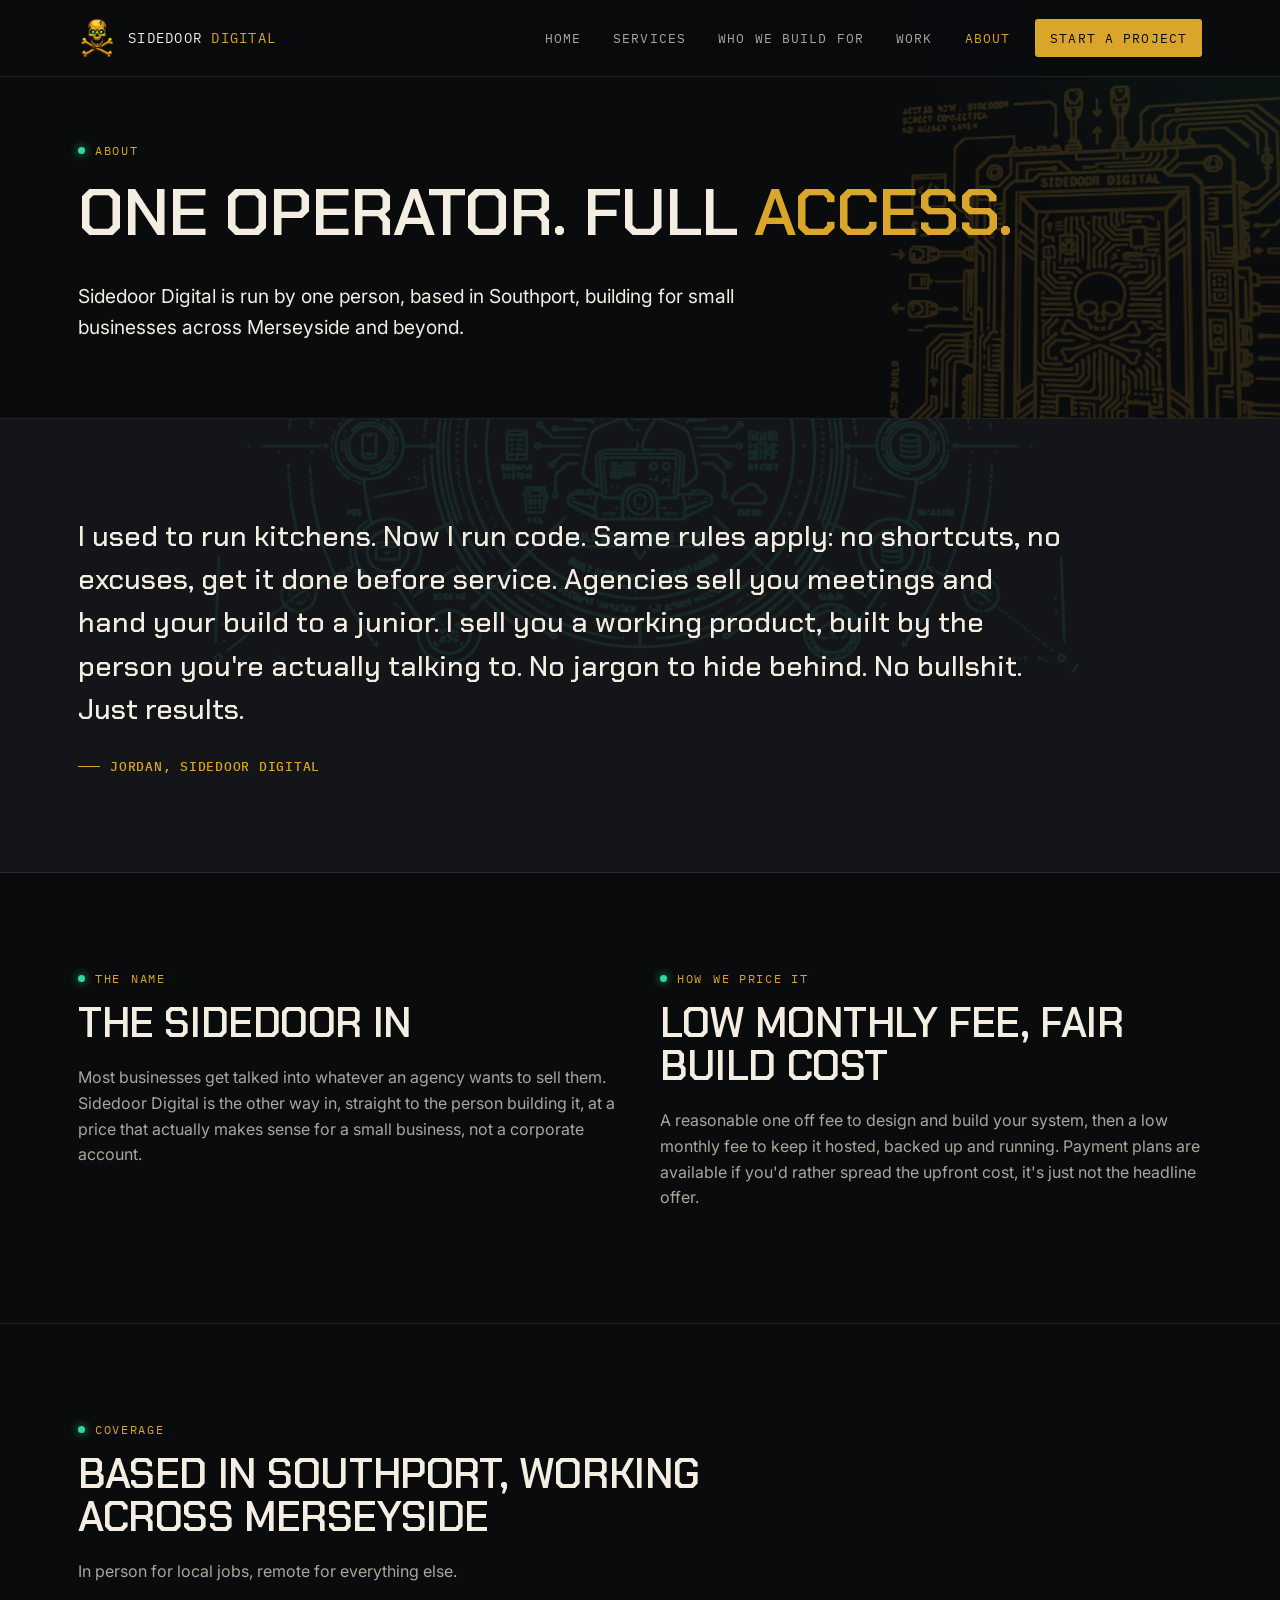
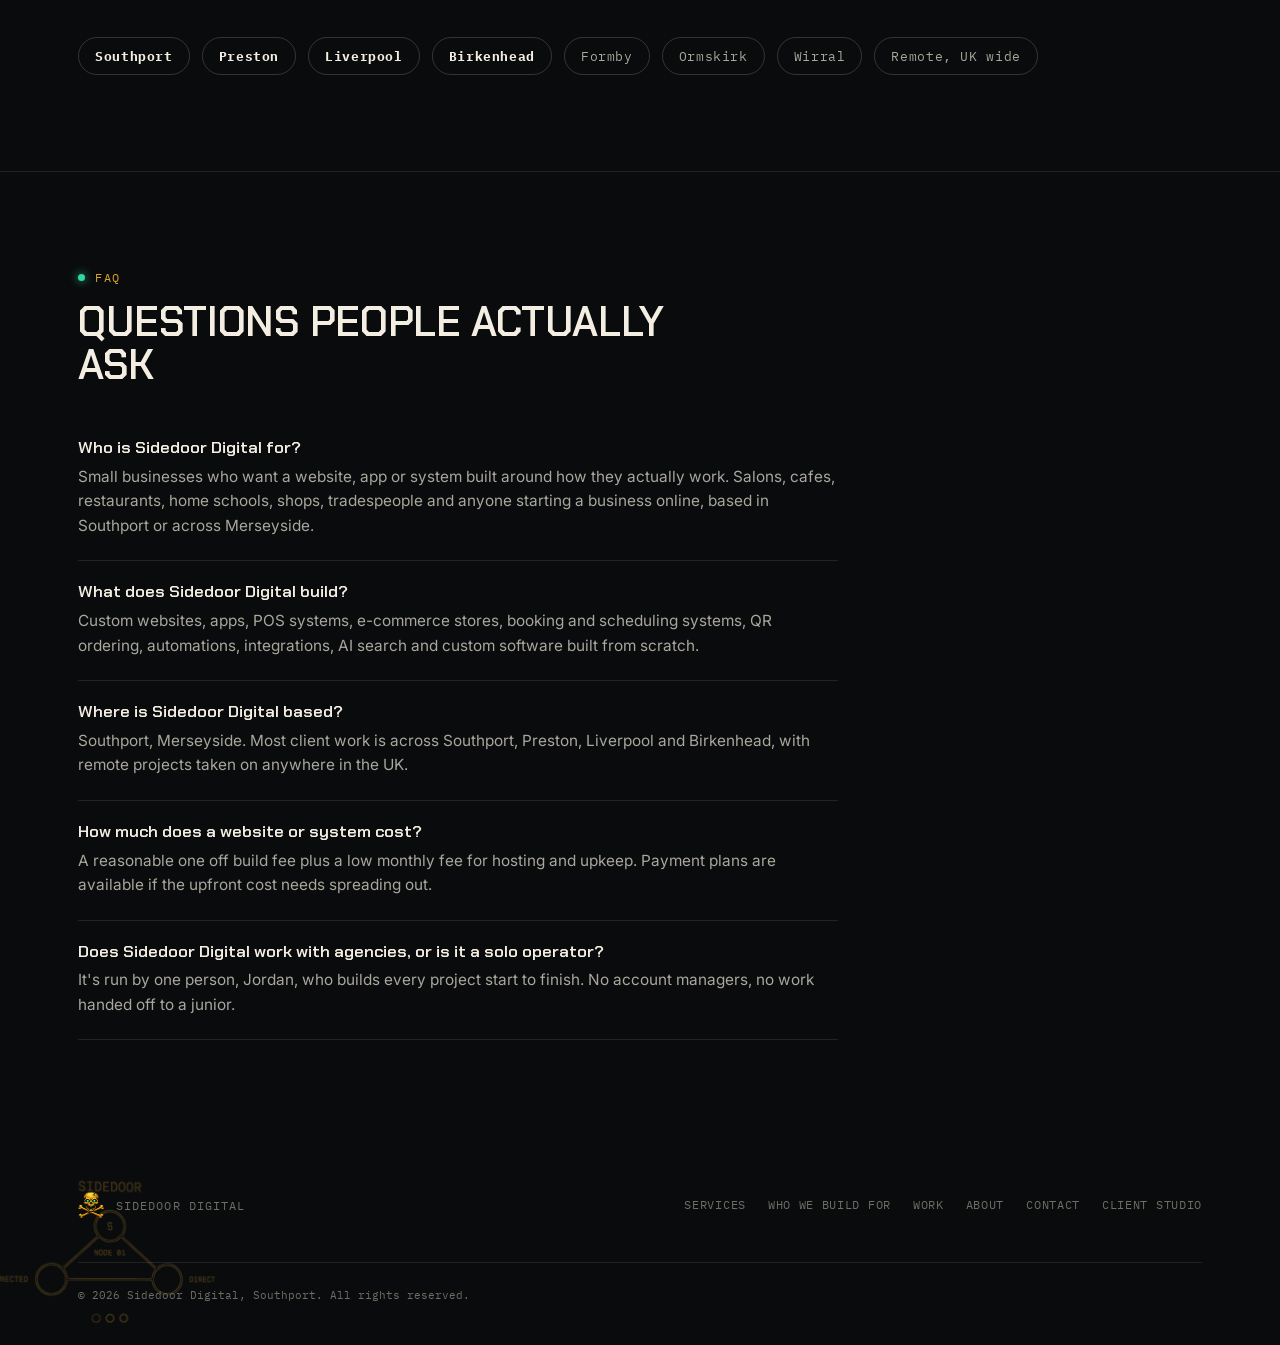
==== commit 06ba3bed: "Ssd" ====
--- a/about.html
+++ b/about.html
@@ -72,7 +72,7 @@
       <img src="assets/skull.png" alt="Sidedoor Digital skull and crossbones mark">
       <span class="brand-name">SIDEDOOR <span>DIGITAL</span></span>
     </a>
-    <nav class="main-nav">
+    <nav class="main-nav" id="mainNav">
       <a href="index.html">HOME</a>
       <a href="services.html">SERVICES</a>
       <a href="industries.html">WHO WE BUILD FOR</a>
@@ -80,6 +80,9 @@
       <a href="about.html" class="active">ABOUT</a>
       <a href="contact.html" class="cta-link">START A PROJECT</a>
     </nav>
+    <button class="nav-toggle" id="navToggle" aria-label="Menu" aria-expanded="false" aria-controls="mainNav">
+      <span></span><span></span><span></span>
+    </button>
   </div>
 </header>
 
--- a/assets/style.css
+++ b/assets/style.css
@@ -162,7 +162,25 @@
 }
 nav.main-nav a.cta-link:hover{ background:var(--gold-soft); color:var(--ink); }
 
-.nav-toggle{ display:none; }
+.nav-toggle{
+  display:none;
+  align-items:center; justify-content:center;
+  width:38px; height:38px;
+  background:transparent;
+  border:1px solid var(--line-strong);
+  border-radius:var(--radius);
+  cursor:pointer;
+  flex-direction:column;
+  gap:4px;
+  padding:0;
+}
+.nav-toggle span{
+  display:block; width:18px; height:2px; background:var(--bone);
+  transition:transform .2s ease, opacity .2s ease;
+}
+.nav-toggle[aria-expanded="true"] span:nth-child(1){ transform:translateY(6px) rotate(45deg); }
+.nav-toggle[aria-expanded="true"] span:nth-child(2){ opacity:0; }
+.nav-toggle[aria-expanded="true"] span:nth-child(3){ transform:translateY(-6px) rotate(-45deg); }
 
 /* ---------- buttons ---------- */
 .btn{
@@ -390,67 +408,90 @@
 .glitch::before{
   color:var(--seal);
   clip-path: inset(0 0 100% 0);
-  animation: glitch-1 6s infinite linear;
+  animation: glitch-1 3.2s infinite steps(1,end);
   animation-delay: var(--glitch-delay, 0s);
 }
 .glitch::after{
   color:var(--gold-soft);
   clip-path: inset(0 0 100% 0);
-  animation: glitch-2 6s infinite linear;
+  animation: glitch-2 3.2s infinite steps(1,end);
   animation-delay: var(--glitch-delay, 0s);
 }
 @keyframes glitch-1{
-  0%, 91%, 100%{ clip-path: inset(0 0 100% 0); transform:translate(0,0); opacity:0; }
-  92%{ clip-path: inset(10% 0 62% 0); transform:translate(-3px,-1px); opacity:0.85; }
-  93.5%{ clip-path: inset(58% 0 15% 0); transform:translate(3px,1px); opacity:0.85; }
-  95%{ clip-path: inset(28% 0 48% 0); transform:translate(-2px,1px); opacity:0.7; }
-  96.5%{ clip-path: inset(0 0 100% 0); transform:translate(0,0); opacity:0; }
+  0%, 78%{ clip-path: inset(0 0 100% 0); transform:translate(0,0); opacity:0; }
+  79%{ clip-path: inset(8% 0 64% 0); transform:translate(-5px,-1px); opacity:0.95; }
+  81%{ clip-path: inset(52% 0 12% 0); transform:translate(5px,1px); opacity:0.9; }
+  83%{ clip-path: inset(20% 0 55% 0); transform:translate(-4px,1px); opacity:0.85; }
+  85%{ clip-path: inset(0 0 82% 0); transform:translate(3px,-1px); opacity:0.7; }
+  87%, 100%{ clip-path: inset(0 0 100% 0); transform:translate(0,0); opacity:0; }
 }
 @keyframes glitch-2{
-  0%, 89%, 100%{ clip-path: inset(0 0 100% 0); transform:translate(0,0); opacity:0; }
-  90%{ clip-path: inset(22% 0 52% 0); transform:translate(3px,-1px); opacity:0.7; }
-  91.5%{ clip-path: inset(64% 0 8% 0); transform:translate(-3px,1px); opacity:0.7; }
-  93%{ clip-path: inset(0 0 100% 0); transform:translate(0,0); opacity:0; }
+  0%, 80%{ clip-path: inset(0 0 100% 0); transform:translate(0,0); opacity:0; }
+  81%{ clip-path: inset(30% 0 42% 0); transform:translate(5px,-2px); opacity:0.85; }
+  83%{ clip-path: inset(66% 0 6% 0); transform:translate(-5px,1px); opacity:0.8; }
+  85.5%{ clip-path: inset(4% 0 74% 0); transform:translate(4px,1px); opacity:0.6; }
+  88%, 100%{ clip-path: inset(0 0 100% 0); transform:translate(0,0); opacity:0; }
 }
 @media (prefers-reduced-motion: reduce){
   .glitch::before, .glitch::after{ display:none; }
 }
 
+/* brand mark gets its own slower, subtler glitch so it flickers on every page */
+.brand-name .glitch{ color:inherit; }
+.brand-name .glitch::before{ animation-duration:4.6s; }
+.brand-name .glitch::after{ animation-duration:4.6s; }
+
 /* ---------- micrograph texture system ----------
-   Schematic vector marks, masked to a flat theme colour so they read
-   as our own diagrams rather than dropped-in artwork. Decorative only. */
-.hero, .page-hero, .manifesto, .card, .industry-card{ position:relative; }
-.hero, .page-hero{ overflow:hidden; }
+   These are the actual Sidedoor circuit diagrams, traced to clean vector
+   line art (no AI grain/blur) and masked to a flat theme colour so every
+   page ships the same crisp mark rather than a raster screenshot.
+   Given perspective + parallax so the whole background reads with depth
+   instead of sitting flat behind the copy. */
+.hero, .page-hero, .manifesto, .card, .industry-card, .contact-panel{ position:relative; }
+.hero, .page-hero{ overflow:hidden; perspective:1400px; }
 .hero .wrap, .page-hero .wrap, .manifesto .wrap{ position:relative; z-index:1; }
+
+.mg{
+  content:"";
+  position:absolute;
+  pointer-events:none;
+  -webkit-mask-repeat:no-repeat; mask-repeat:no-repeat;
+  -webkit-mask-size:contain; mask-size:contain;
+  -webkit-mask-position:center; mask-position:center;
+  will-change:transform;
+}
 
 .hero::after,
 .page-hero::after{
   content:"";
   position:absolute;
-  top:-50px; right:-70px;
-  width:400px; height:400px;
-  -webkit-mask-image:url("micrograph-frame.svg");
-          mask-image:url("micrograph-frame.svg");
-  -webkit-mask-repeat:no-repeat; mask-repeat:no-repeat;
-  -webkit-mask-size:contain; mask-size:contain;
-  background-color:var(--line-strong);
-  opacity:0.5;
+  top:-90px; right:-140px;
+  width:640px; height:640px;
+  -webkit-mask-image:url("micrograph-vault.svg");
+          mask-image:url("micrograph-vault.svg");
+  -webkit-mask-repeat:no-repeat; mask-repeat:no-repeat;
+  -webkit-mask-size:contain; mask-size:contain;
+  background-color:var(--gold);
+  opacity:0.16;
   pointer-events:none;
   z-index:0;
-}
-
+  transform:perspective(1400px) rotateY(-16deg) rotateX(6deg) translateY(var(--parallax, 0px));
+  filter:drop-shadow(0 30px 50px rgba(0,0,0,0.5));
+}
+
+.manifesto{ overflow:hidden; }
 .manifesto::before{
   content:"";
   position:absolute;
   left:50%; top:50%;
-  width:620px; height:620px;
-  transform:translate(-50%,-50%);
+  width:900px; height:900px;
+  transform:translate(-50%,-50%) perspective(1600px) rotateX(8deg) translateY(var(--parallax, 0px));
   -webkit-mask-image:url("micrograph-hub.svg");
           mask-image:url("micrograph-hub.svg");
   -webkit-mask-repeat:no-repeat; mask-repeat:no-repeat;
   -webkit-mask-size:contain; mask-size:contain;
-  background-color:var(--seal-dim);
-  opacity:0.07;
+  background-color:var(--seal);
+  opacity:0.1;
   pointer-events:none;
   z-index:0;
 }
@@ -460,57 +501,95 @@
 footer::before{
   content:"";
   position:absolute;
-  left:-30px; bottom:-50px;
-  width:220px; height:170px;
+  left:-50px; bottom:-70px;
+  width:320px; height:250px;
   -webkit-mask-image:url("micrograph-nodes.svg");
           mask-image:url("micrograph-nodes.svg");
   -webkit-mask-repeat:no-repeat; mask-repeat:no-repeat;
   -webkit-mask-size:contain; mask-size:contain;
-  background-color:var(--line-strong);
-  opacity:0.4;
-  pointer-events:none;
+  background-color:var(--gold);
+  opacity:0.22;
+  pointer-events:none;
+  transform:perspective(900px) rotateY(10deg);
 }
 
 .card::after, .industry-card::after{
   content:"";
   position:absolute;
-  right:10px; bottom:10px;
-  width:60px; height:46px;
+  right:-6px; bottom:-6px;
+  width:110px; height:84px;
   -webkit-mask-image:url("micrograph-nodes.svg");
           mask-image:url("micrograph-nodes.svg");
   -webkit-mask-repeat:no-repeat; mask-repeat:no-repeat;
   -webkit-mask-size:contain; mask-size:contain;
   background-color:var(--gold);
-  opacity:0.1;
-  pointer-events:none;
-}
-.card{ overflow:hidden; }
-
-.pipeline-band{ position:relative; overflow:hidden; padding-bottom:60px; }
-.pipeline-band .wrap{ min-height:200px; }
+  opacity:0.16;
+  pointer-events:none;
+  transition:transform .25s ease, opacity .25s ease;
+}
+.card{ overflow:hidden; transform-style:preserve-3d; transition:transform .25s ease, border-color .15s ease; }
+.card:hover{
+  transform:perspective(700px) rotateX(2.5deg) rotateY(-2.5deg) translateY(-4px);
+  box-shadow:0 20px 40px rgba(0,0,0,0.45);
+}
+.card:hover::after{ transform:scale(1.15) rotate(4deg); opacity:0.26; }
+
+.contact-panel::after{
+  content:"";
+  position:absolute;
+  right:-20px; top:-20px;
+  width:150px; height:150px;
+  -webkit-mask-image:url("micrograph-lock.svg");
+          mask-image:url("micrograph-lock.svg");
+  -webkit-mask-repeat:no-repeat; mask-repeat:no-repeat;
+  -webkit-mask-size:contain; mask-size:contain;
+  background-color:var(--seal);
+  opacity:0.14;
+  pointer-events:none;
+  transform:perspective(800px) rotateY(-12deg);
+}
+.contact-panel{ overflow:hidden; }
+
+.status.live::after{
+  content:"";
+  display:inline-block;
+  width:11px; height:11px;
+  margin-left:6px;
+  vertical-align:-1px;
+  -webkit-mask-image:url("micrograph-upload.svg");
+          mask-image:url("micrograph-upload.svg");
+  -webkit-mask-repeat:no-repeat; mask-repeat:no-repeat;
+  -webkit-mask-size:contain; mask-size:contain;
+  background-color:var(--seal);
+}
+
+.pipeline-band{ position:relative; overflow:hidden; padding-bottom:70px; perspective:1600px; }
+.pipeline-band .wrap{ min-height:240px; }
 .pipeline-band::before{
   content:"";
   position:absolute;
-  left:50%; top:26px;
-  width:min(900px, 92%); height:180px;
-  transform:translateX(-50%);
+  left:50%; top:20px;
+  width:min(980px, 96%); height:230px;
+  transform:translateX(-50%) perspective(1600px) rotateX(10deg) translateY(var(--parallax, 0px));
   -webkit-mask-image:url("micrograph-pipeline.svg");
           mask-image:url("micrograph-pipeline.svg");
   -webkit-mask-repeat:no-repeat; mask-repeat:no-repeat;
   -webkit-mask-size:contain; mask-size:contain;
   -webkit-mask-position:center; mask-position:center;
-  background-color:var(--line-strong);
-  opacity:0.45;
+  background-color:var(--gold);
+  opacity:0.28;
   pointer-events:none;
   z-index:0;
+  filter:drop-shadow(0 20px 30px rgba(0,0,0,0.4));
 }
 .pipeline-band .wrap{ position:relative; z-index:1; }
 
 @media (max-width:720px){
-  .hero::after, .page-hero::after{ width:220px; height:220px; top:-30px; right:-50px; opacity:0.35; }
-  .manifesto::before{ width:420px; height:420px; opacity:0.05; }
-  .pipeline-band::before{ display:none; }
-  footer::before{ width:150px; height:120px; }
+  .hero::after, .page-hero::after{ width:320px; height:320px; top:-40px; right:-70px; opacity:0.14; transform:none; }
+  .manifesto::before{ width:520px; height:520px; opacity:0.08; transform:translate(-50%,-50%); }
+  .pipeline-band::before{ width:94%; height:170px; transform:translateX(-50%); }
+  footer::before{ width:170px; height:135px; transform:none; }
+  .card:hover{ transform:none; }
 }
 
 
@@ -588,7 +667,22 @@
   .form-grid{ grid-template-columns:1fr; }
 }
 @media (max-width:720px){
-  nav.main-nav{ display:none; }
+  nav.main-nav{
+    display:none;
+    position:absolute;
+    top:76px; left:0; right:0;
+    flex-direction:column;
+    align-items:stretch;
+    gap:0;
+    background:var(--ink);
+    border-bottom:1px solid var(--line);
+    padding:8px 0 16px;
+    z-index:55;
+  }
+  nav.main-nav.open{ display:flex; }
+  nav.main-nav a{ padding:14px 28px; border-radius:0; }
+  nav.main-nav a.cta-link{ margin:10px 28px 0; text-align:center; }
+  .nav-toggle{ display:inline-flex; }
   .grid-3, .grid-2{ grid-template-columns:1fr; }
   section{ padding:64px 0; }
   .case{ grid-template-columns:1fr; }
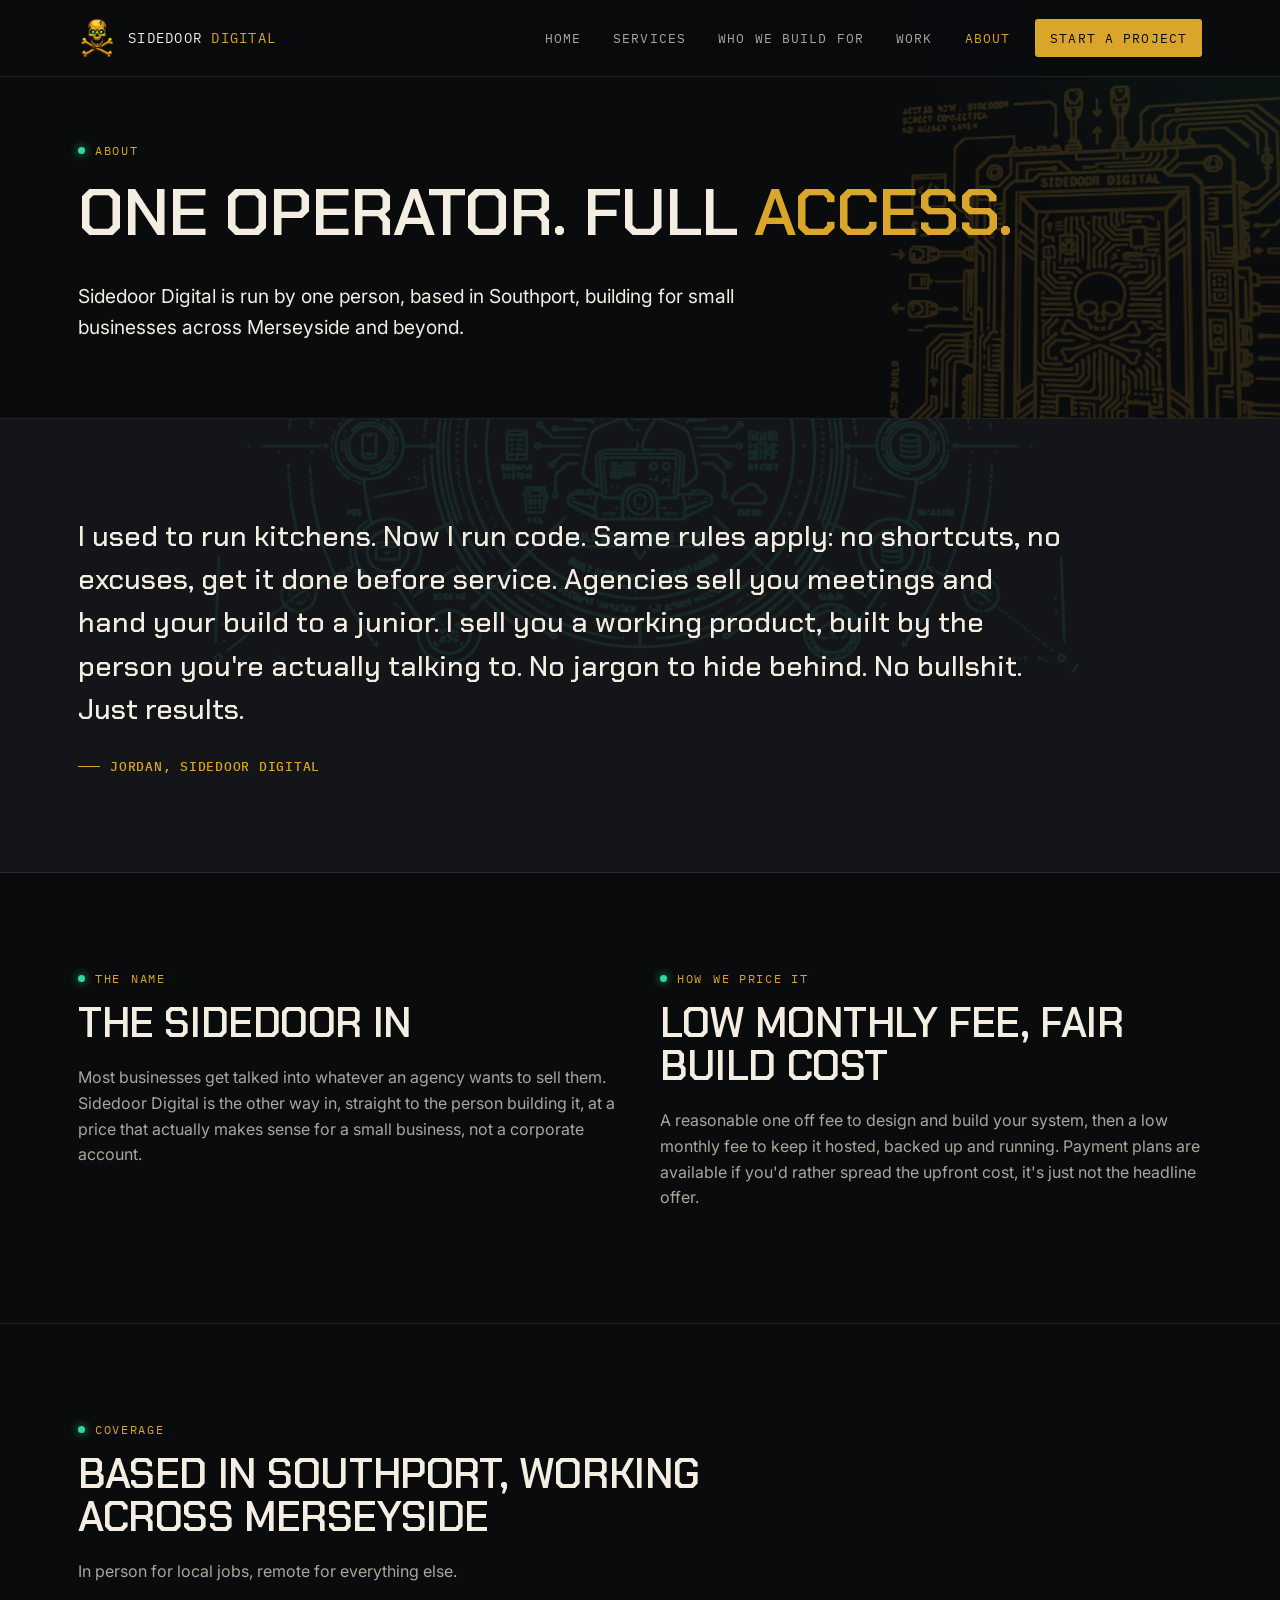
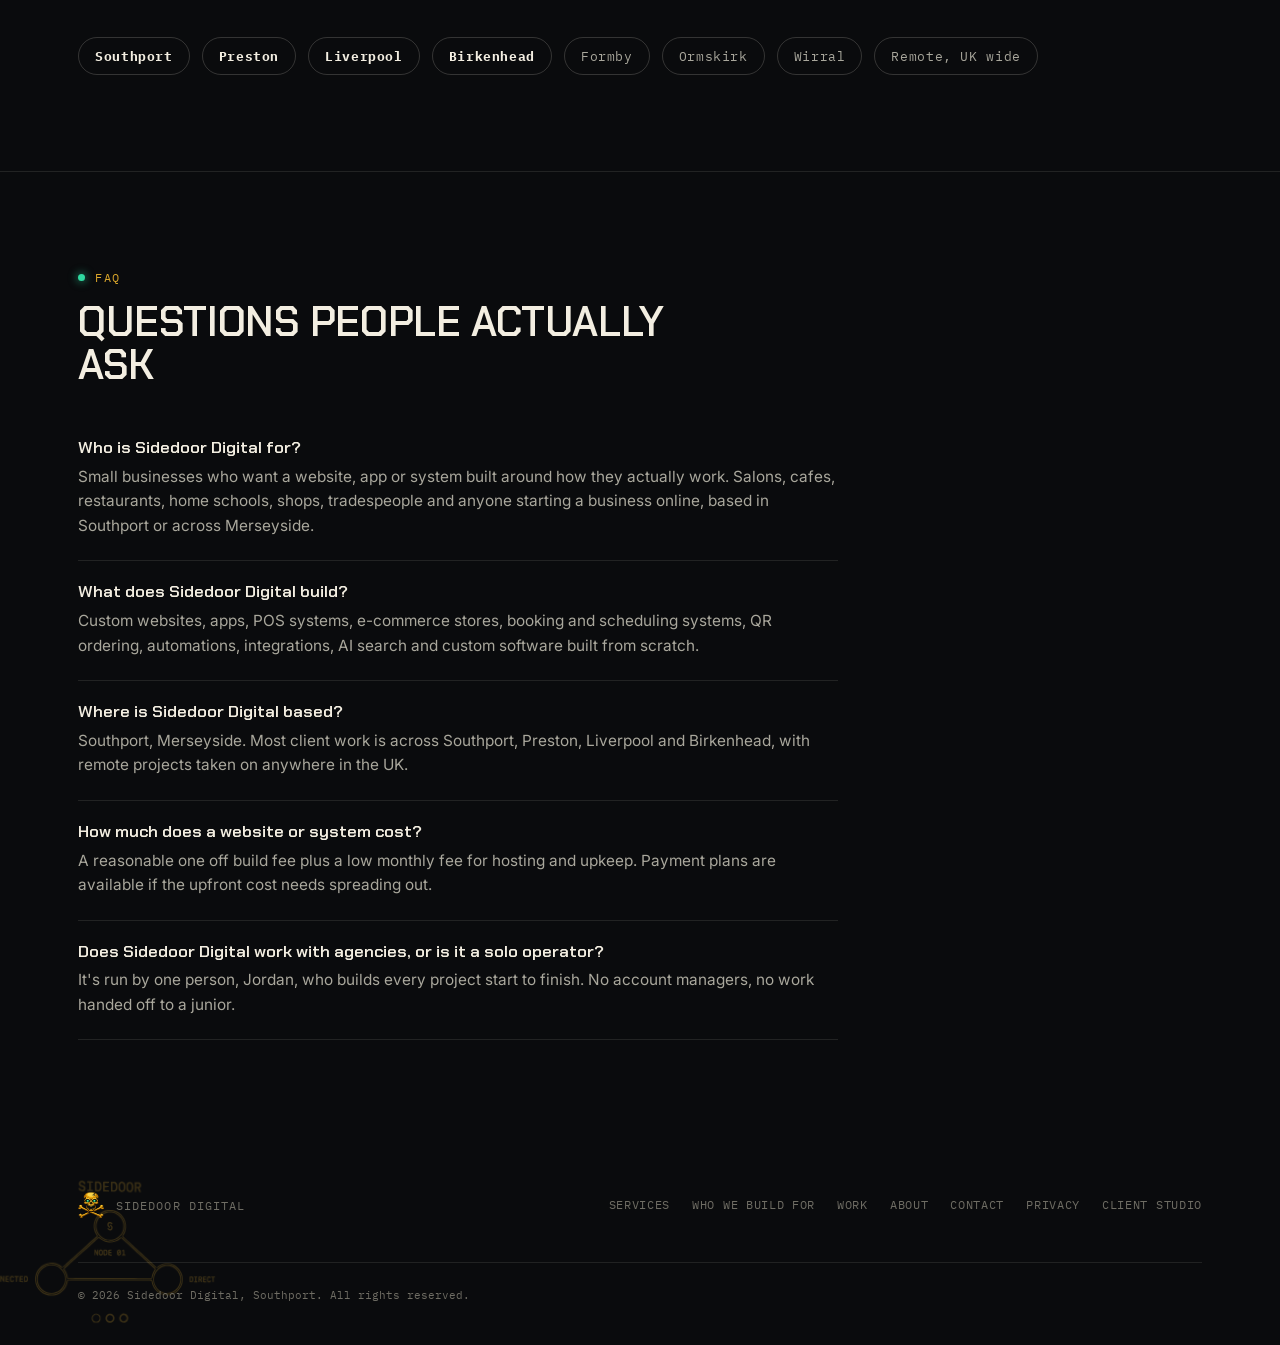
==== commit c67dcad4: "asd" ====
--- a/about.html
+++ b/about.html
@@ -183,6 +183,7 @@
       <a href="work.html">Work</a>
       <a href="about.html">About</a>
       <a href="contact.html">Contact</a>
+      <a href="privacy.html">Privacy</a>
       <a href="https://studio.getsidedoor.co.uk" target="_blank" rel="noopener">Client studio</a>
     </div>
     <div class="foot-legal">© 2026 Sidedoor Digital, Southport. All rights reserved.</div>
--- a/assets/style.css
+++ b/assets/style.css
@@ -334,8 +334,12 @@
 .mock-row.w-90{ width:90%; }
 .mock-row.gold{ background:linear-gradient(90deg, var(--gold-deep), var(--gold)); height:34px; margin-top:16px; }
 .mock-grid{ display:grid; grid-template-columns:repeat(3,1fr); gap:8px; margin-top:14px; }
-.mock-grid div{ aspect-ratio:1; border-radius:5px; background:var(--ink-line); }
-.mock-grid div:nth-child(2){ background:rgba(47,217,160,0.18); border:1px solid rgba(47,217,160,0.4); }
+.mock-grid div{
+  aspect-ratio:1; border-radius:5px; background-color:var(--ink-line);
+  background-image:var(--photo, none);
+  background-size:cover; background-position:center;
+}
+.mock-grid div:nth-child(2):not([style]){ background-color:rgba(47,217,160,0.18); border:1px solid rgba(47,217,160,0.4); }
 .mock-badge{
   position:absolute; top:14px; right:14px;
   font-family:var(--font-mono); font-size:10px; letter-spacing:0.08em;
@@ -345,14 +349,28 @@
 
 /* ---------- work / case files ---------- */
 .case{
+  position:relative;
   display:grid;
-  grid-template-columns:1fr auto;
-  gap:20px;
+  grid-template-columns:220px 1fr auto;
+  gap:24px;
   align-items:center;
-  padding:26px 0;
-  border-bottom:1px solid var(--line);
-}
-.case:first-child{ padding-top:0; }
+  padding:22px;
+  margin-bottom:18px;
+  border:1px solid var(--line);
+  border-radius:var(--radius);
+  background:var(--ink-raised);
+}
+.case-photo{
+  width:220px;
+  height:130px;
+  border-radius:var(--radius);
+  border:1px solid var(--line-strong);
+  background-image:var(--photo, none);
+  background-size:cover;
+  background-position:center;
+  flex-shrink:0;
+}
+.case-body{ min-width:0; }
 .case-title{ display:flex; align-items:baseline; gap:14px; flex-wrap:wrap; }
 .case-title h3{ margin:0; }
 .status{
@@ -632,6 +650,56 @@
 .contact-line .k{ font-family:var(--font-mono); font-size:11px; letter-spacing:0.08em; text-transform:uppercase; color:var(--bone-faint); width:90px; flex:none; padding-top:2px; }
 .contact-line .v a{ color:var(--gold); }
 .contact-line .v a:hover{ text-decoration:underline; }
+
+/* ---------- stats strip ---------- */
+.stats-strip{
+  display:flex; flex-wrap:wrap;
+  border:1px solid var(--line); border-radius:var(--radius);
+  overflow:hidden; background:var(--ink-raised);
+}
+.stat{ flex:1 1 200px; padding:28px 26px; border-right:1px solid var(--line); }
+.stat:last-child{ border-right:none; }
+.stat-num{
+  font-family:var(--font-display); font-size:2.1rem; font-weight:600;
+  color:var(--gold); line-height:1; margin-bottom:8px;
+}
+.stat-label{
+  font-family:var(--font-mono); font-size:11.5px; letter-spacing:0.06em;
+  text-transform:uppercase; color:var(--bone-faint);
+}
+@media (max-width:720px){
+  .stat{ flex:1 1 100%; border-right:none; border-bottom:1px solid var(--line); }
+  .stat:last-child{ border-bottom:none; }
+}
+
+/* ---------- testimonials ---------- */
+.testimonial{ display:flex; flex-direction:column; height:100%; }
+.testimonial .quote-mark{
+  font-family:var(--font-display); font-size:2.4rem; font-weight:600;
+  color:var(--gold-deep); line-height:1; margin-bottom:10px;
+}
+.testimonial blockquote{
+  margin:0 0 20px; font-family:var(--font-body); font-size:1rem;
+  color:var(--bone); font-weight:400; line-height:1.6; text-transform:none;
+}
+.testimonial cite{
+  display:block; font-style:normal; font-family:var(--font-mono);
+  font-size:12px; letter-spacing:0.06em; color:var(--gold); text-transform:uppercase;
+  margin-top:auto;
+}
+.testimonial cite .biz{
+  display:block; color:var(--bone-faint); text-transform:none;
+  letter-spacing:0; margin-top:3px; font-family:var(--font-body); font-size:13px;
+}
+
+/* ---------- phone-preferred note on contact ---------- */
+.call-note{
+  display:flex; gap:10px; align-items:flex-start;
+  background:var(--ink-raised); border:1px solid var(--line);
+  border-radius:var(--radius); padding:16px 18px; margin-top:18px;
+  font-size:0.92rem; color:var(--bone-dim);
+}
+.call-note strong{ color:var(--bone); }
 
 /* ---------- footer ---------- */
 footer{ padding:56px 0 40px; }
@@ -686,6 +754,7 @@
   .grid-3, .grid-2{ grid-template-columns:1fr; }
   section{ padding:64px 0; }
   .case{ grid-template-columns:1fr; }
+  .case-photo{ width:100%; height:160px; }
   .case-link{ width:fit-content; }
   footer .wrap{ flex-direction:column; align-items:flex-start; }
 }
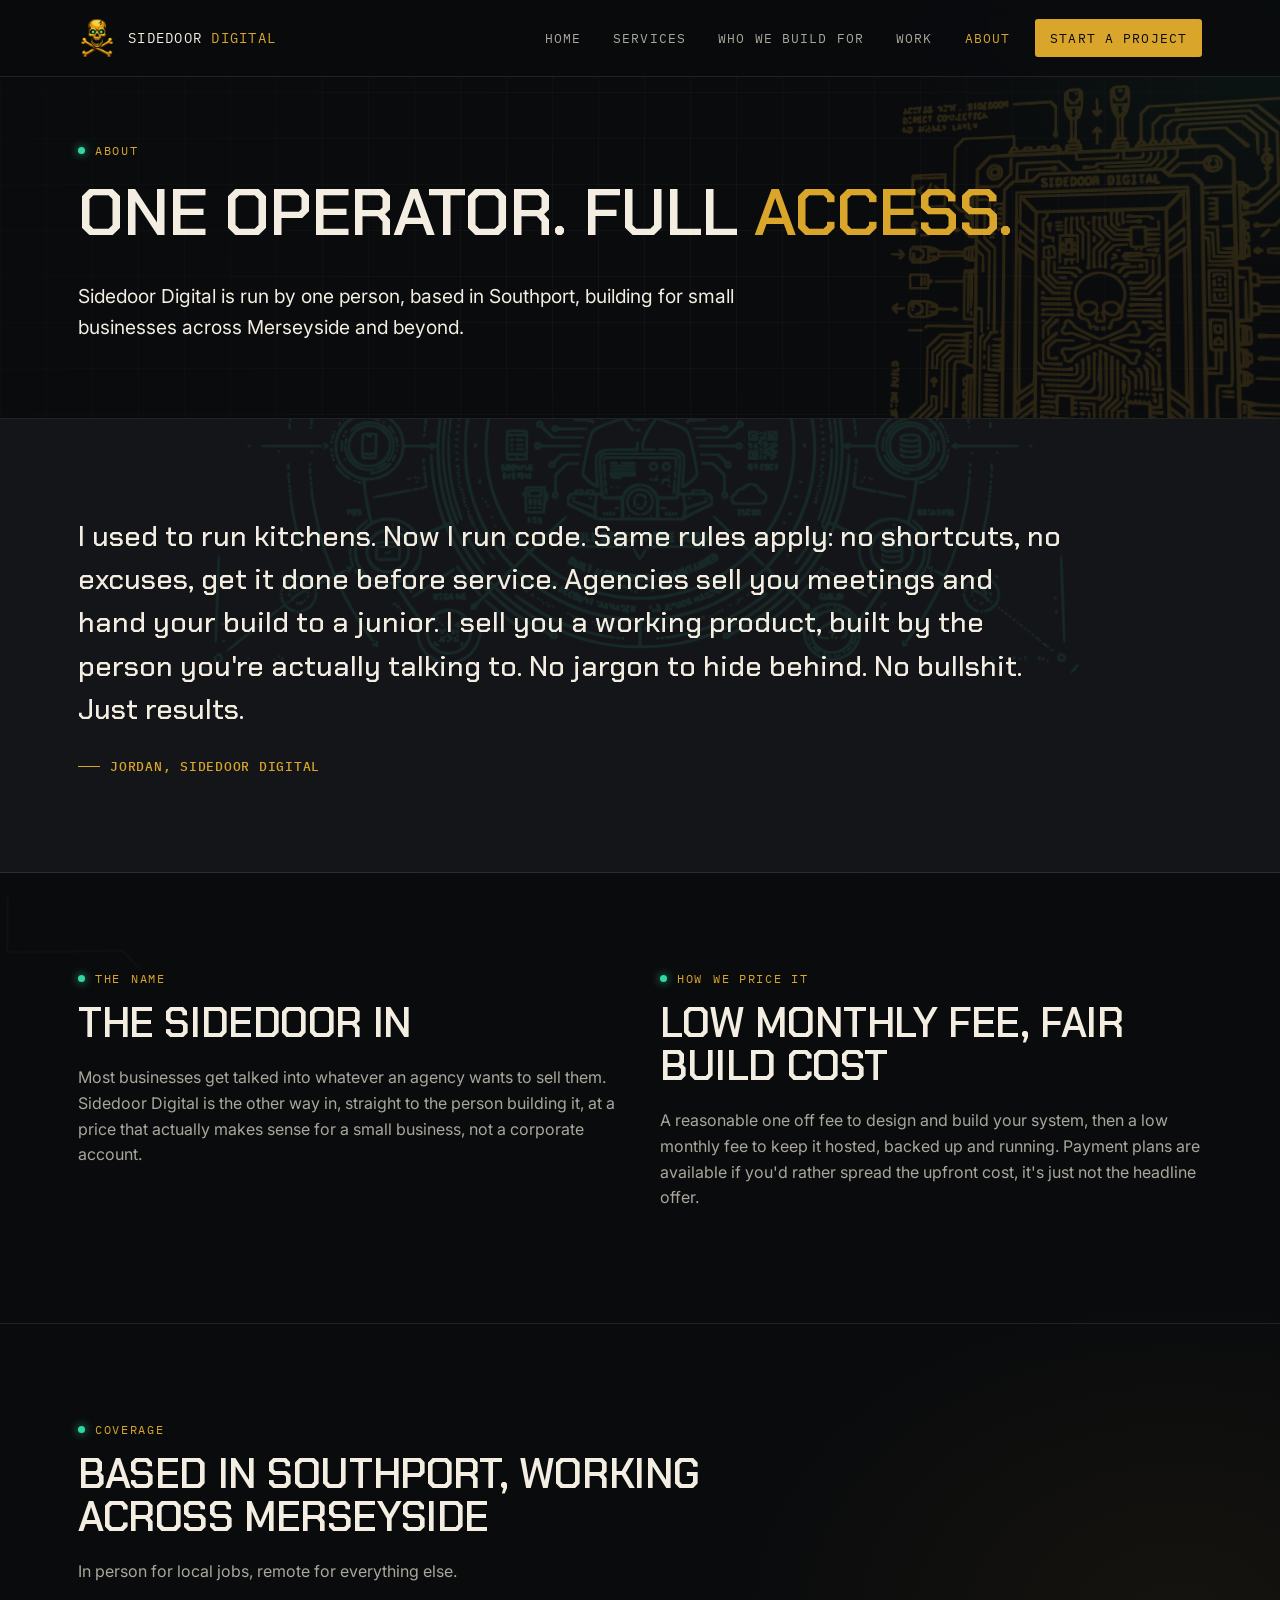
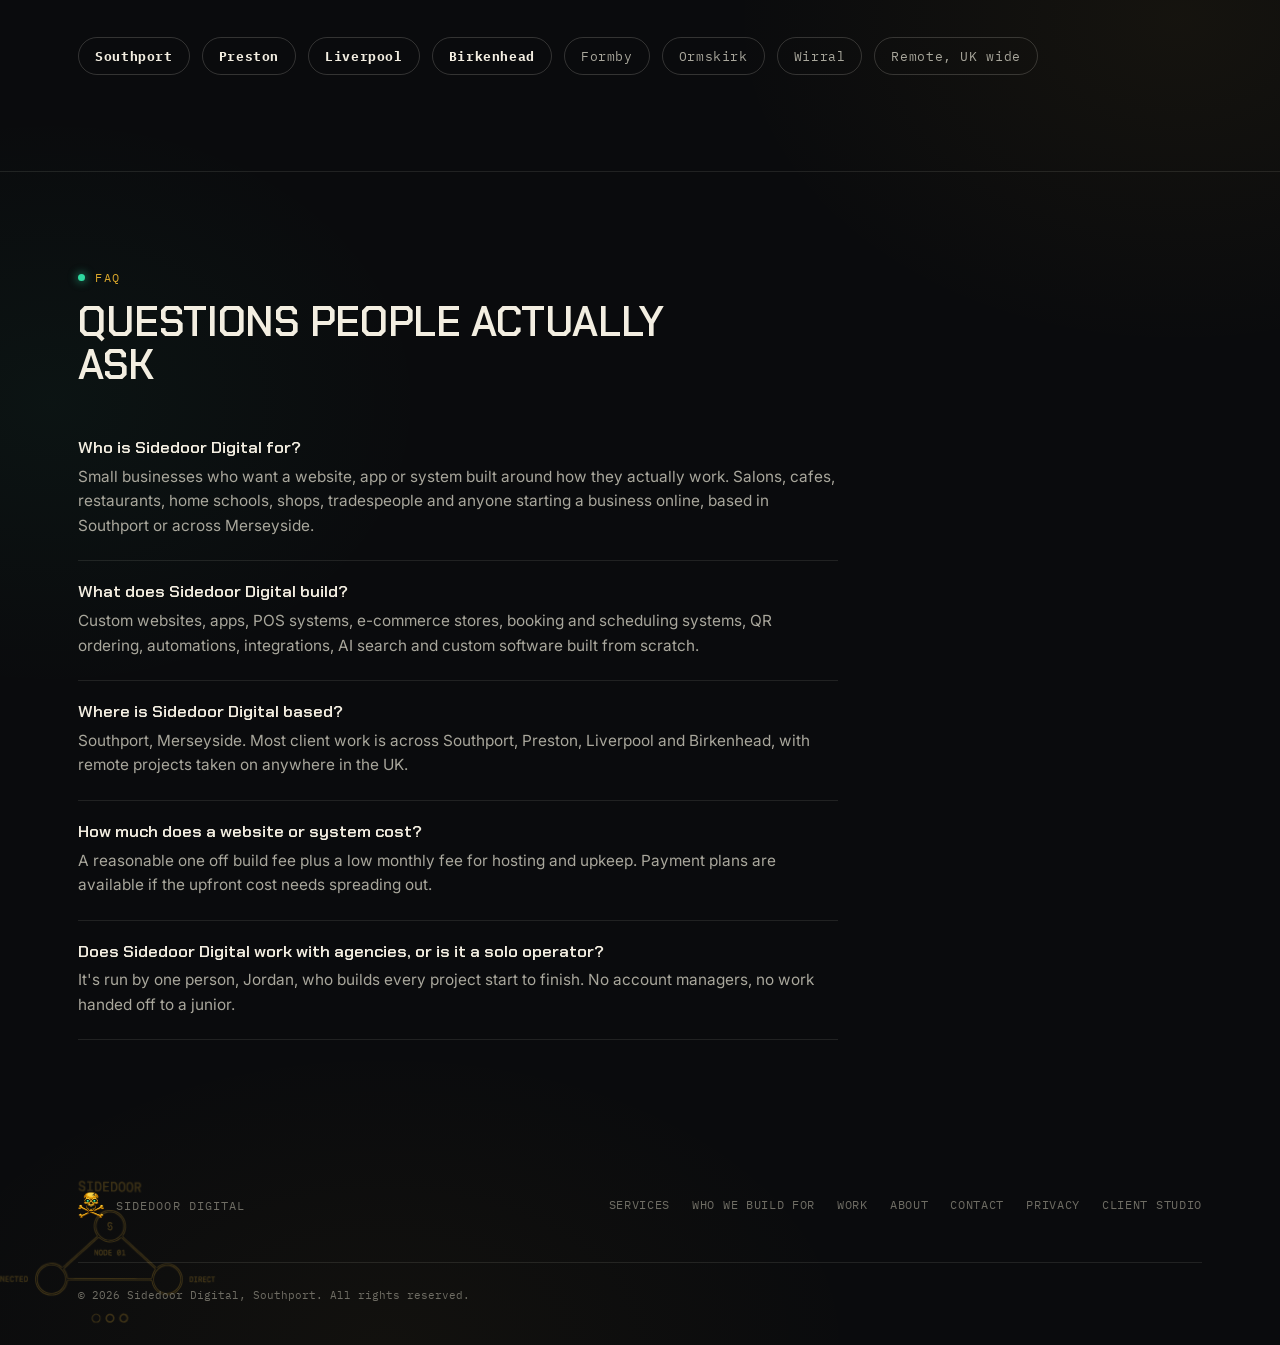
==== commit 8e96f2ed: "robo" ====
--- a/about.html
+++ b/about.html
@@ -11,7 +11,7 @@
 <meta property="og:locale" content="en_GB">
 <meta property="og:title" content="About Sidedoor Digital | Southport Website & Software Builder">
 <meta property="og:description" content="One person digital build studio, based in Southport, working across Merseyside.">
-<meta property="og:image" content="https://getsidedoor.co.uk/assets/skull.png">
+<meta property="og:image" content="https://getsidedoor.co.uk/assets/og-share.png">
 <meta property="og:url" content="https://getsidedoor.co.uk/about.html">
 <meta name="twitter:card" content="summary_large_image">
 
@@ -190,6 +190,10 @@
   </div>
 </footer>
 
+<div class="mobile-cta-bar">
+  <a href="contact.html" class="btn btn-primary">Start a project</a>
+</div>
+
 <script src="assets/script.js" defer></script>
 </body>
 </html>
--- a/assets/style.css
+++ b/assets/style.css
@@ -60,8 +60,50 @@
 body{
   background-image:
     radial-gradient(ellipse 900px 500px at 12% -10%, rgba(217,166,43,0.10), transparent 60%),
-    radial-gradient(ellipse 700px 500px at 100% 0%, rgba(47,217,160,0.05), transparent 55%);
+    radial-gradient(ellipse 700px 500px at 100% 0%, rgba(47,217,160,0.05), transparent 55%),
+    radial-gradient(ellipse 750px 550px at 92% 55%, rgba(217,166,43,0.055), transparent 60%),
+    radial-gradient(ellipse 650px 500px at 4% 68%, rgba(47,217,160,0.045), transparent 58%),
+    radial-gradient(ellipse 800px 500px at 30% 100%, rgba(217,166,43,0.04), transparent 60%);
   background-repeat:no-repeat;
+}
+
+/* fine circuit-board grid, fixed so it reads as one continuous surface
+   under everything rather than resetting per section; vignetted so it
+   never fights with text. */
+body::before{
+  content:"";
+  position:fixed;
+  inset:0;
+  z-index:-2;
+  pointer-events:none;
+  background-image:
+    linear-gradient(rgba(243,238,225,0.035) 1px, transparent 1px),
+    linear-gradient(90deg, rgba(243,238,225,0.035) 1px, transparent 1px);
+  background-size:46px 46px;
+  -webkit-mask-image:radial-gradient(ellipse 1400px 1000px at 50% 30%, black, transparent 75%);
+          mask-image:radial-gradient(ellipse 1400px 1000px at 50% 30%, black, transparent 75%);
+}
+
+/* the frame vector, previously unused, as a large faint fixed watermark
+   anchored bottom-left so it's present no matter how far the page scrolls */
+body::after{
+  content:"";
+  position:fixed;
+  left:-120px; bottom:-100px;
+  width:520px; height:520px;
+  z-index:-2;
+  pointer-events:none;
+  -webkit-mask-image:url("micrograph-frame.svg");
+          mask-image:url("micrograph-frame.svg");
+  -webkit-mask-repeat:no-repeat; mask-repeat:no-repeat;
+  -webkit-mask-size:contain; mask-size:contain;
+  background-color:var(--gold);
+  opacity:0.05;
+  transform:perspective(1200px) rotateX(6deg) rotateY(10deg);
+}
+@media (max-width:720px){
+  body::before{ background-size:34px 34px; }
+  body::after{ width:320px; height:320px; left:-90px; bottom:-70px; opacity:0.04; }
 }
 
 /* ---------- eyebrow / labels ---------- */
@@ -318,30 +360,41 @@
   background:var(--ink);
   border:1px solid var(--line-strong);
   border-radius:8px;
-  padding:16px;
+  padding:18px;
   position:relative;
 }
-.mock-bar{
-  display:flex; gap:6px; margin-bottom:14px;
-}
-.mock-bar span{ width:8px; height:8px; border-radius:50%; background:var(--ink-line); }
-.mock-bar span:first-child{ background:var(--gold-deep); }
-.mock-row{
-  height:14px; border-radius:3px; background:var(--ink-line); margin-bottom:9px;
-}
-.mock-row.w-70{ width:70%; }
-.mock-row.w-45{ width:45%; }
-.mock-row.w-90{ width:90%; }
-.mock-row.gold{ background:linear-gradient(90deg, var(--gold-deep), var(--gold)); height:34px; margin-top:16px; }
-.mock-grid{ display:grid; grid-template-columns:repeat(3,1fr); gap:8px; margin-top:14px; }
+.mock-label{
+  font-family:var(--font-mono); font-size:12px; letter-spacing:0.04em;
+  color:var(--bone-dim); margin:0 76px 16px 0;
+}
+.mock-label strong{ color:var(--bone); font-weight:600; }
+.mock-grid{ display:grid; grid-template-columns:repeat(3,1fr); gap:8px; }
 .mock-grid div{
   aspect-ratio:1; border-radius:5px; background-color:var(--ink-line);
   background-image:var(--photo, none);
   background-size:cover; background-position:center;
 }
-.mock-grid div:nth-child(2):not([style]){ background-color:rgba(47,217,160,0.18); border:1px solid rgba(47,217,160,0.4); }
+.mock-list{ display:flex; flex-direction:column; gap:8px; }
+.mock-list-row{
+  display:flex; align-items:center; justify-content:space-between; gap:12px;
+  background:var(--ink-raised); border:1px solid var(--line);
+  border-radius:5px; padding:11px 13px;
+  font-family:var(--font-body); font-size:0.87rem; color:var(--bone-dim);
+}
+.mock-list-row .tag{
+  font-family:var(--font-mono); font-size:10px; letter-spacing:0.06em; text-transform:uppercase;
+  color:var(--seal); border:1px solid rgba(47,217,160,0.35);
+  padding:3px 8px; border-radius:20px; flex:none;
+}
+.mock-cta{
+  display:flex; align-items:center; justify-content:center;
+  margin-top:14px; height:38px; border-radius:5px;
+  background:linear-gradient(90deg, var(--gold-deep), var(--gold));
+  color:var(--ink); font-family:var(--font-mono); font-size:12px;
+  letter-spacing:0.06em; text-transform:uppercase; font-weight:600;
+}
 .mock-badge{
-  position:absolute; top:14px; right:14px;
+  position:absolute; top:16px; right:16px;
   font-family:var(--font-mono); font-size:10px; letter-spacing:0.08em;
   color:var(--seal); border:1px solid rgba(47,217,160,0.35);
   padding:3px 8px; border-radius:20px; text-transform:uppercase;
@@ -757,4 +810,24 @@
   .case-photo{ width:100%; height:160px; }
   .case-link{ width:fit-content; }
   footer .wrap{ flex-direction:column; align-items:flex-start; }
-}
+  body{ padding-bottom:70px; }
+}
+
+/* ---------- sticky mobile CTA bar ---------- */
+.mobile-cta-bar{ display:none; }
+@media (max-width:720px){
+  .mobile-cta-bar{
+    display:block;
+    position:fixed;
+    left:0; right:0; bottom:0;
+    z-index:60;
+    background:var(--ink);
+    border-top:1px solid var(--line-strong);
+    padding:10px 16px calc(10px + env(safe-area-inset-bottom));
+  }
+  .mobile-cta-bar a{
+    display:block;
+    width:100%;
+    text-align:center;
+  }
+}
